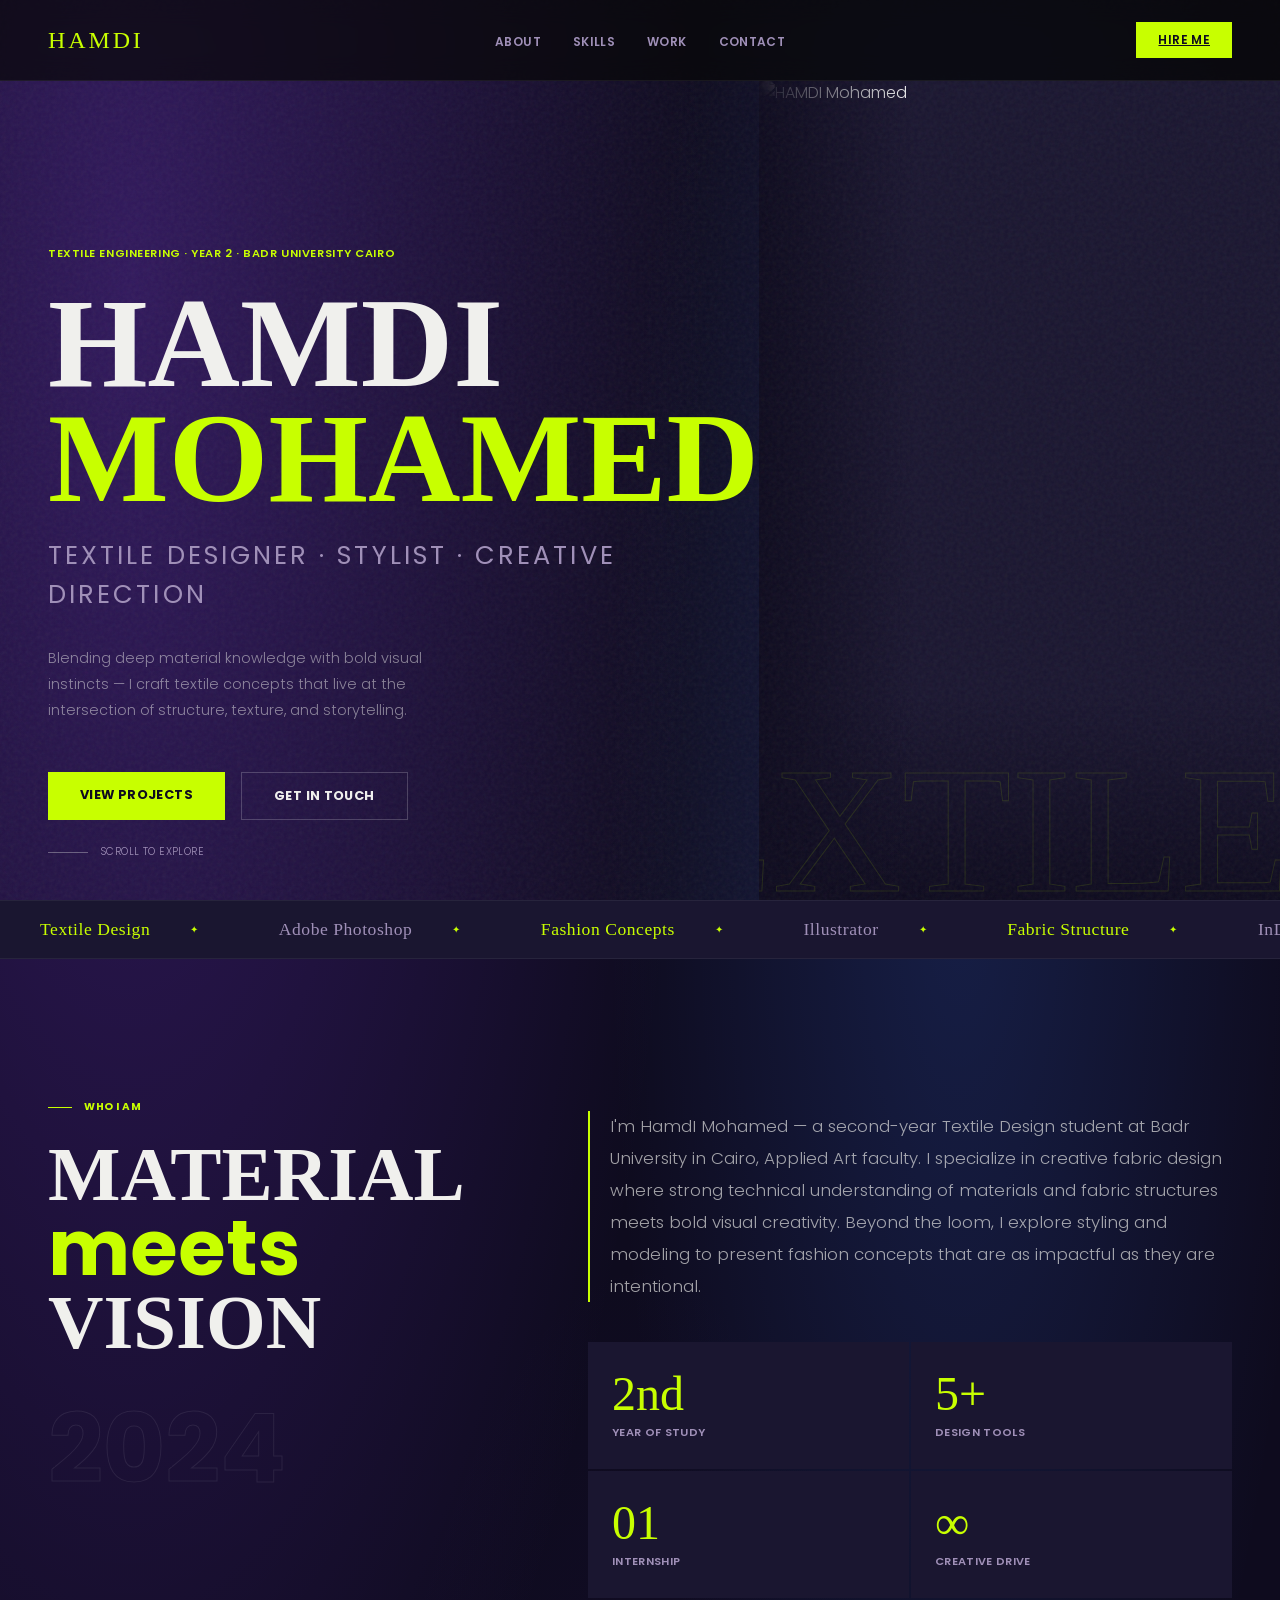
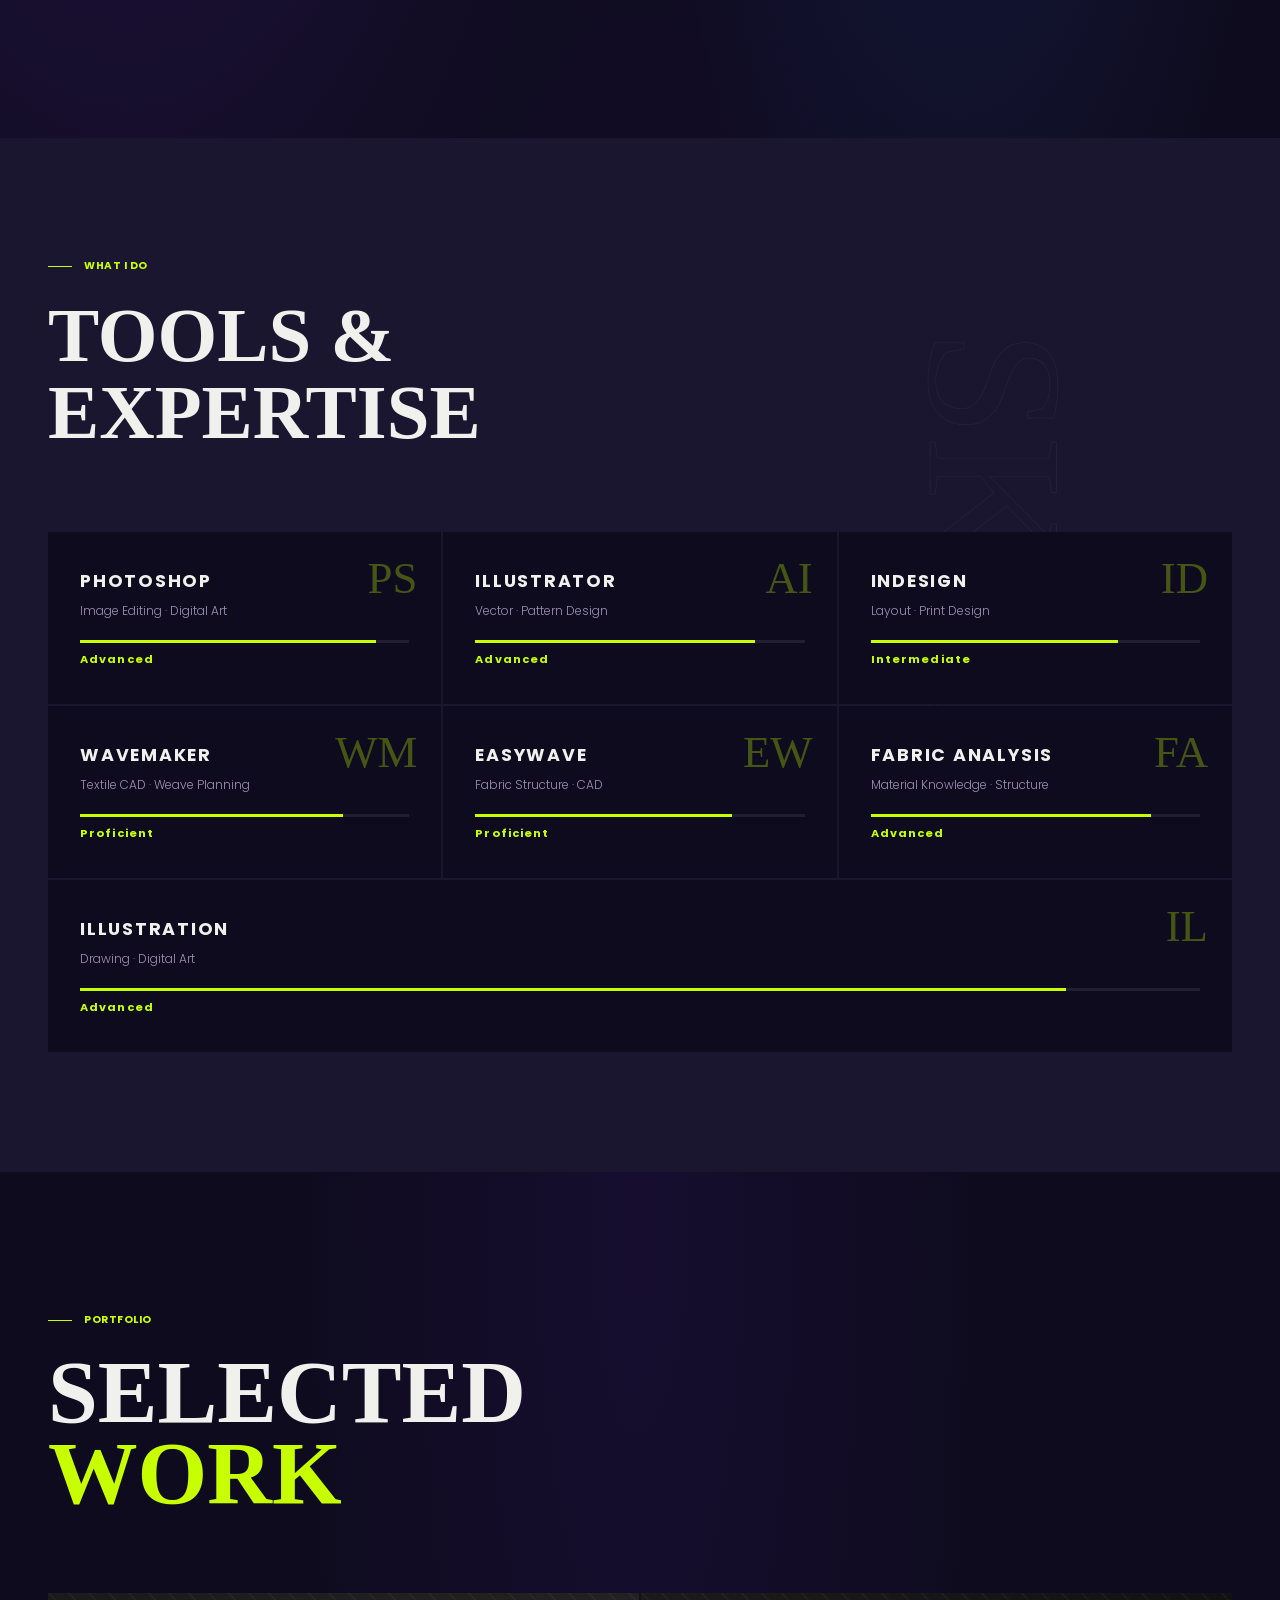
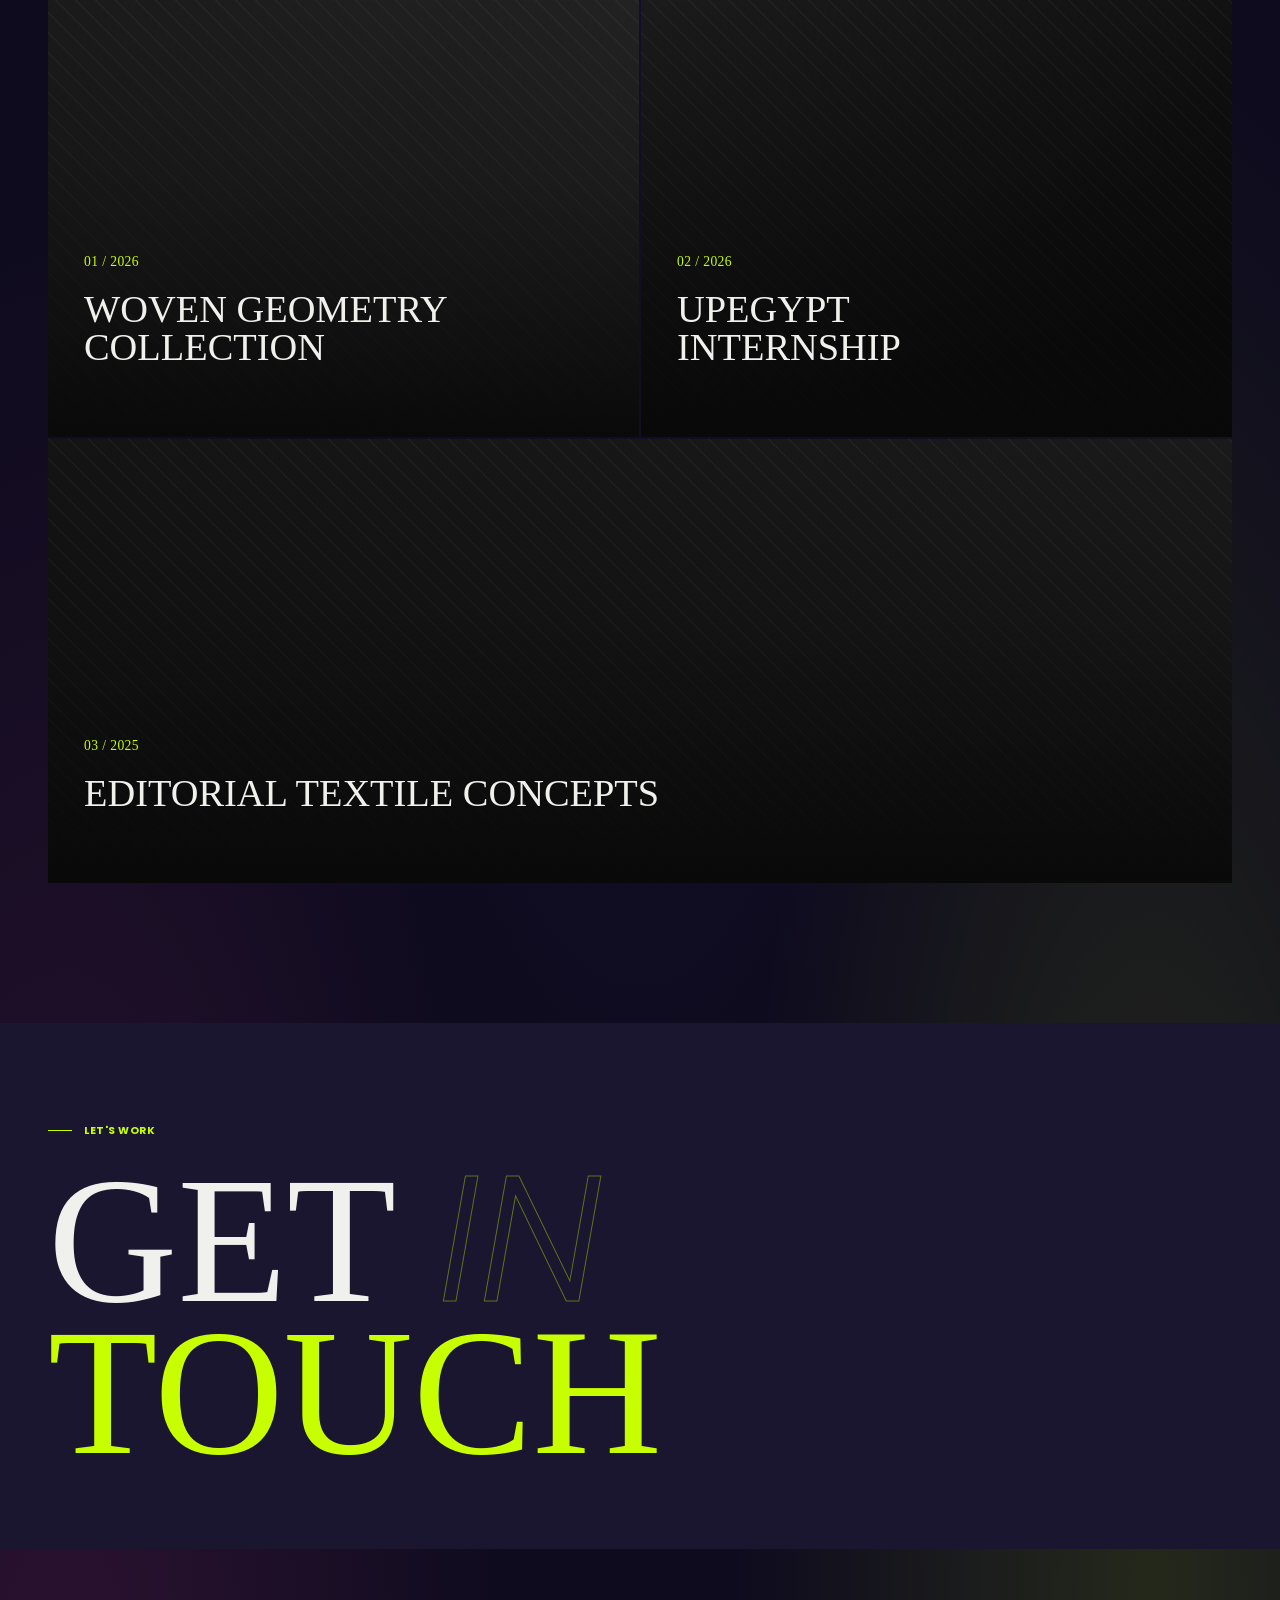
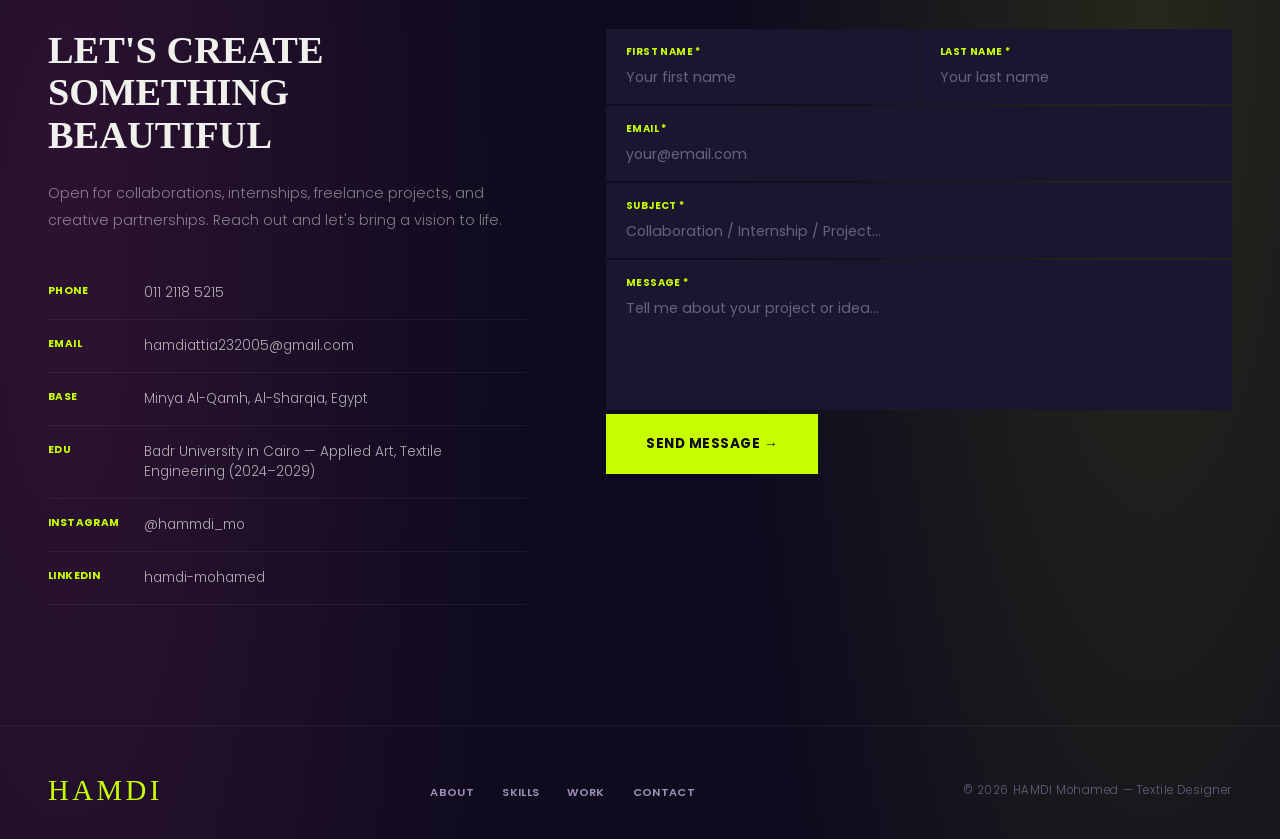
==== index.html @ e24a8d70 "Update index.html" ====
<!DOCTYPE html>
<html lang="en">
<head>
  <meta charset="UTF-8" />
  <meta name="viewport" content="width=device-width, initial-scale=1.0" />
  <title>HAMDI MOHAMED — Textile Engineering</title>
  <link rel="preconnect" href="https://fonts.googleapis.com" />
  <link rel="preconnect" href="https://fonts.gstatic.com" crossorigin />
  <link href="https://fonts.cdnfonts.com/css/don-graffiti" rel="stylesheet" />
  <link href="https://fonts.googleapis.com/css2?family=Poppins:wght@300;400;600;700&display=swap" rel="stylesheet" />

  <style>
    *, *::before, *::after { box-sizing: border-box; margin: 0; padding: 0; }

    :root {
      --black:   #0e0b1e;
      --white:   #f0f0ed;
      --acid:    #c8ff00;
      --acid2:   #9dcc00;
      --grey:    #1a1630;
      --mid:     #6a6080;
      --dim:     #a090b8;
      --font-display: 'Don Graffiti', cursive;
      --font-cond:    'Poppins', sans-serif;
      --font-body:    'Poppins', sans-serif;
    }

    html { scroll-behavior: smooth; }

    body {
      background-color: var(--black);
      background-image:
        radial-gradient(ellipse 75% 55% at 10% 5%,   rgba(140,60,255,.28) 0%, transparent 60%),
        radial-gradient(ellipse 60% 50% at 90% 85%,  rgba(200,255,0,.12)  0%, transparent 55%),
        radial-gradient(ellipse 55% 45% at 75% 15%,  rgba(60,120,255,.18) 0%, transparent 50%),
        radial-gradient(ellipse 65% 55% at 5%  90%,  rgba(220,60,160,.15) 0%, transparent 55%),
        radial-gradient(ellipse 40% 40% at 50% 50%,  rgba(100,40,200,.10) 0%, transparent 70%);
      color: var(--white);
      font-family: var(--font-body);
      font-weight: 300;
      cursor: default;
      overflow-x: hidden;
    }

    /* ─── NOISE OVERLAY ─────────────────────────────── */
    body::before {
      content: '';
      position: fixed; inset: 0;
      background-image: url("data:image/svg+xml,%3Csvg viewBox='0 0 256 256' xmlns='http://www.w3.org/2000/svg'%3E%3Cfilter id='n'%3E%3CfeTurbulence type='fractalNoise' baseFrequency='0.9' numOctaves='4' stitchTiles='stitch'/%3E%3C/filter%3E%3Crect width='100%25' height='100%25' filter='url(%23n)' opacity='1'/%3E%3C/svg%3E");
      opacity: .06;
      pointer-events: none;
      z-index: 1;
    }

    /* ─── NAV ────────────────────────────────────────── */
    nav {
      position: fixed; top: 0; left: 0; right: 0;
      z-index: 100;
      display: flex; align-items: center; justify-content: space-between;
      padding: 22px 48px;
      border-bottom: 1px solid rgba(255,255,255,.06);
      backdrop-filter: blur(12px);
      background: rgba(8,8,8,.7);
    }
    .nav-logo {
      font-family: var(--font-display);
      font-size: 1.5rem;
      letter-spacing: .12em;
      color: var(--acid);
      text-decoration: none;
    }
    .nav-links {
      display: flex; gap: 32px; list-style: none;
    }
    .nav-links a {
      font-family: var(--font-cond);
      font-size: .75rem;
      font-weight: 600;
      letter-spacing: .03em;
      text-transform: uppercase;
      color: var(--dim);
      text-decoration: none;
      transition: color .25s;
    }
    .nav-links a:hover { color: var(--acid); }
    .nav-links a.active { color: var(--white); }
    .nav-cta {
      font-family: var(--font-cond);
      font-size: .75rem;
      font-weight: 600;
      letter-spacing: .03em;
      text-transform: uppercase;
      color: var(--black);
      background: var(--acid);
      border: none;
      padding: 9px 22px;
      cursor: auto;
      transition: background .2s, transform .2s;
    }
    .nav-cta:hover { background: var(--white); transform: scale(1.04); }

    /* ─── HERO ───────────────────────────────────────── */
    #hero {
      min-height: 100vh;
      display: grid;
      grid-template-columns: 1fr 1fr;
      padding-top: 80px;
      position: relative;
      overflow: hidden;
    }
    .hero-left {
      display: flex; flex-direction: column;
      justify-content: flex-end;
      padding: 80px 0 80px 48px;
      position: relative;
      z-index: 2;
    }
    .hero-overline {
      font-family: var(--font-cond);
      font-size: .7rem;
      font-weight: 600;
      letter-spacing: .05em;
      color: var(--acid);
      text-transform: uppercase;
      margin-bottom: 24px;
      opacity: 0;
      animation: fadeUp .8s .3s ease forwards;
    }
    .hero-name {
      font-family: var(--font-display);
      font-size: clamp(5rem, 10vw, 10rem);
      line-height: .9;
      color: var(--white);
      opacity: 0;
      animation: fadeUp .9s .5s ease forwards;
    }
    .hero-name span {
      color: var(--acid);
      display: block;
    }
    .hero-subtitle {
      font-family: var(--font-cond);
      font-size: clamp(1rem, 2vw, 1.6rem);
      font-weight: 400;
      letter-spacing: .12em;
      text-transform: uppercase;
      color: var(--dim);
      margin-top: 20px;
      opacity: 0;
      animation: fadeUp .8s .7s ease forwards;
    }
    .hero-desc {
      font-size: .9rem;
      line-height: 1.8;
      color: rgba(240,240,237,.5);
      margin-top: 32px;
      max-width: 380px;
      opacity: 0;
      animation: fadeUp .8s .9s ease forwards;
    }
    .hero-btns {
      display: flex; gap: 16px;
      margin-top: 48px;
      opacity: 0;
      animation: fadeUp .8s 1.1s ease forwards;
    }
    .btn-primary {
      font-family: var(--font-cond);
      font-size: .8rem; font-weight: 700;
      letter-spacing: .03em; text-transform: uppercase;
      text-decoration: none;
      background: var(--acid); color: var(--black);
      padding: 14px 32px;
      transition: background .2s, transform .15s;
      cursor: auto;
    }
    .btn-primary:hover { background: var(--white); transform: translateY(-2px); }
    .btn-ghost {
      font-family: var(--font-cond);
      font-size: .8rem; font-weight: 700;
      letter-spacing: .03em; text-transform: uppercase;
      text-decoration: none;
      border: 1px solid rgba(255,255,255,.2);
      color: var(--white);
      padding: 14px 32px;
      transition: border-color .2s, color .2s, transform .15s;
      cursor: auto;
    }
    .btn-ghost:hover { border-color: var(--acid); color: var(--acid); transform: translateY(-2px); }

    .hero-right {
      position: relative;
      overflow: hidden;
    }
    .hero-img-wrap {
      position: absolute; inset: 0;
      background: var(--grey);
      overflow: hidden;
    }
    .hero-img-wrap::after {
      content: '';
      position: absolute; inset: 0;
      background: linear-gradient(to right, var(--black) 0%, transparent 30%),
                  linear-gradient(to top, var(--black) 0%, transparent 25%);
    }
    .hero-img-wrap img {
      width: 100%; height: 100%;
      object-fit: cover;
      object-position: top center;
      filter: grayscale(100%) contrast(1.1);
      opacity: 0;
      animation: fadeIn 1.2s 1s ease forwards;
    }
    .hero-big-text {
      position: absolute;
      bottom: -20px; right: -10px;
      font-family: var(--font-display);
      font-size: clamp(6rem, 14vw, 16rem);
      color: transparent;
      -webkit-text-stroke: 1px rgba(200,255,0,.12);
      line-height: 1;
      pointer-events: none;
      z-index: 3;
      white-space: nowrap;
    }
    .scroll-hint {
      position: absolute; bottom: 40px; left: 48px;
      display: flex; align-items: center; gap: 12px;
      font-family: var(--font-cond);
      font-size: .65rem; letter-spacing: .04em;
      text-transform: uppercase; color: var(--dim);
      opacity: 0; animation: fadeUp .8s 1.4s ease forwards;
    }
    .scroll-line {
      width: 40px; height: 1px; background: var(--mid);
      position: relative; overflow: hidden;
    }
    .scroll-line::after {
      content: '';
      position: absolute; top: 0; left: -100%;
      width: 100%; height: 100%;
      background: var(--acid);
      animation: lineSlide 2s 1.8s ease infinite;
    }

    /* ─── MARQUEE ────────────────────────────────────── */
    .marquee-wrap {
      overflow: hidden;
      border-top: 1px solid rgba(255,255,255,.06);
      border-bottom: 1px solid rgba(255,255,255,.06);
      padding: 18px 0;
      background: var(--grey);
    }
    .marquee-track {
      display: flex; gap: 0;
      animation: marquee 18s linear infinite;
      width: max-content;
    }
    .marquee-item {
      font-family: var(--font-display);
      font-size: 1.1rem;
      letter-spacing: .03em;
      color: var(--dim);
      white-space: nowrap;
      padding: 0 40px;
      display: flex; align-items: center; gap: 40px;
    }
    .marquee-item::after {
      content: '✦';
      color: var(--acid);
      font-size: .6rem;
    }
    .marquee-item.accent { color: var(--acid); }

    /* ─── ABOUT ──────────────────────────────────────── */
    #about {
      padding: 140px 48px;
      display: grid;
      grid-template-columns: 1fr 1.4fr;
      gap: 80px;
      align-items: start;
    }
    .section-tag {
      font-family: var(--font-cond);
      font-size: .65rem; font-weight: 700;
      letter-spacing: .05em; text-transform: uppercase;
      color: var(--acid);
      margin-bottom: 24px;
      display: flex; align-items: center; gap: 12px;
    }
    .section-tag::before {
      content: ''; width: 24px; height: 1px; background: var(--acid);
    }
    .about-heading {
      font-family: var(--font-display);
      font-size: clamp(3rem, 6vw, 6rem);
      line-height: .95;
      color: var(--white);
    }
    .about-heading em {
      color: var(--acid);
      font-style: normal;
      font-family: 'Poppins', sans-serif;
      font-weight: 700;
    }
    .about-year {
      font-family: var(--font-cond);
      font-size: 6rem;
      font-weight: 700;
      color: transparent;
      -webkit-text-stroke: 1px rgba(255,255,255,.08);
      margin-top: 16px;
    }
    .about-right { padding-top: 12px; }
    .about-intro {
      font-size: 1.05rem;
      line-height: 1.9;
      color: rgba(240,240,237,.65);
      margin-bottom: 40px;
      border-left: 2px solid var(--acid);
      padding-left: 20px;
    }
    .about-stats {
      display: grid; grid-template-columns: 1fr 1fr;
      gap: 2px;
    }
    .stat-box {
      background: var(--grey);
      padding: 28px 24px;
      transition: background .25s;
    }
    .stat-box:hover { background: #222; }
    .stat-num {
      font-family: var(--font-display);
      font-size: 3rem;
      color: var(--acid);
      line-height: 1;
    }
    .stat-label {
      font-family: var(--font-cond);
      font-size: .7rem; font-weight: 600;
      letter-spacing: .03em; text-transform: uppercase;
      color: var(--dim);
      margin-top: 6px;
    }

    /* ─── SKILLS ─────────────────────────────────────── */
    #skills {
      padding: 120px 48px;
      background: var(--grey);
      position: relative;
      overflow: hidden;
    }
    #skills::before {
      content: 'SKILLS';
      position: absolute; right: -40px; top: 50%;
      transform: translateY(-50%) rotate(90deg);
      font-family: var(--font-display);
      font-size: 12rem;
      color: transparent;
      -webkit-text-stroke: 1px rgba(255,255,255,.04);
      pointer-events: none;
    }
    .skills-header {
      display: flex; justify-content: space-between; align-items: flex-end;
      margin-bottom: 80px;
    }
    .skills-heading {
      font-family: var(--font-display);
      font-size: clamp(3rem, 6vw, 6rem);
      line-height: 1;
    }
    .skills-grid {
      display: grid; grid-template-columns: repeat(3, 1fr);
      gap: 2px;
    }
    .skill-card {
      background: var(--black);
      padding: 36px 32px;
      position: relative;
      overflow: hidden;
      opacity: 1 !important;
      transition: transform .3s ease;
      cursor: default;
    }
    .skill-card::before {
      content: '';
      position: absolute; bottom: 0; left: 0;
      height: 2px; width: 0;
      background: var(--acid);
      transition: width .4s ease;
    }
    .skill-card:hover { transform: translateY(-4px); color: var(--white); }
    .skill-card:hover::before { width: 100%; }
    .skill-icon {
      font-family: var(--font-display);
      font-size: 2.8rem;
      color: var(--acid);
      opacity: .3;
      position: absolute; top: 20px; right: 24px;
      transition: opacity .3s;
    }
    .skill-card:hover .skill-icon { opacity: .7; }
    .skill-name {
      color: var(--white) !important;
      font-family: var(--font-cond);
      font-size: 1.1rem; font-weight: 700;
      letter-spacing: .1em; text-transform: uppercase;
      color: var(--white);
      margin-bottom: 8px;
    }
    .skill-type {
      font-size: .75rem;
      color: var(--dim);
      margin-bottom: 20px;
    }
    .skill-bar-wrap {
      height: 3px; background: rgba(255,255,255,.08);
      position: relative; overflow: hidden;
    }
    .skill-bar {
      height: 100%; background: var(--acid);
      width: 0;
      transition: width 1s cubic-bezier(.25,.46,.45,.94) .3s;
    }
    .skill-pct {
      font-family: var(--font-cond);
      font-size: .7rem; font-weight: 700;
      letter-spacing: .1em;
      color: var(--acid);
      margin-top: 8px;
      opacity: 0;
      transition: opacity .5s .5s;
    }
    .skill-card.in-view .skill-bar { width: var(--w); }
    .skill-card--full { grid-column: 1 / -1; }
    .skill-card.in-view .skill-pct { opacity: 1; }

    /* ─── WORK / PROJECTS ────────────────────────────── */
    #work {
      padding: 140px 48px;
    }
    .work-header {
      display: flex; justify-content: space-between; align-items: flex-end;
      margin-bottom: 80px;
    }
    .work-heading {
      font-family: var(--font-display);
      font-size: clamp(3rem, 7vw, 7rem);
      line-height: .9;
    }
    .work-heading span { color: var(--acid); display: block; }
    .projects-grid {
      display: grid; grid-template-columns: 1fr 1fr;
      gap: 2px;
    }
    .project-card {
      position: relative; overflow: hidden;
      aspect-ratio: 4/3;
      background: var(--grey);
      opacity: 1 !important;
      cursor: default;
    }
    .project-card.wide {
      grid-column: span 2;
      aspect-ratio: 16/6;
    }
    .project-bg {
      position: absolute; inset: 0;
      background-size: cover; background-position: center;
      filter: grayscale(100%);
      transition: transform .6s cubic-bezier(.25,.46,.45,.94), filter .4s;
    }
    .project-card:hover .project-bg {
      transform: scale(1.06);
      filter: grayscale(40%);
    }
    .project-overlay {
      position: absolute; inset: 0;
      background: linear-gradient(to top, rgba(8,8,8,.95) 0%, rgba(8,8,8,.3) 60%, transparent 100%);
      display: flex; flex-direction: column; justify-content: flex-end;
      padding: 36px;
    }
    .project-num {
      font-family: var(--font-display);
      font-size: .85rem; color: var(--acid);
      margin-bottom: 12px;
      letter-spacing: .03em;
    }
    .project-title {
      color: var(--white);
      font-family: var(--font-display);
      font-size: clamp(1.5rem, 3vw, 2.8rem);
      line-height: 1;
      transform: translateY(8px);
      transition: transform .35s ease;
    }
    .project-card:hover .project-title {
      color: var(--white); transform: translateY(0); }
    .project-tags {
      display: flex; flex-wrap: wrap; gap: 8px;
      margin-top: 16px;
      opacity: 0;
      transform: translateY(10px);
      transition: opacity .3s .1s, transform .3s .1s;
    }
    .project-card:hover .project-tags { opacity: 1; transform: translateY(0); }
    .tag {
      font-family: var(--font-cond);
      font-size: .65rem; font-weight: 600;
      letter-spacing: .03em; text-transform: uppercase;
      border: 1px solid rgba(200,255,0,.3);
      color: var(--acid);
      padding: 4px 10px;
    }
    /* Placeholder patterns for project cards */
    .p1 { background: linear-gradient(135deg, #1a1a1a 0%, #2a2a1a 100%); }
    .p2 { background: linear-gradient(135deg, #1a1a2a 0%, #0a0a0a 100%); }
    .p3 { background: linear-gradient(135deg, #1a1210 0%, #2a1a0a 100%); }
    .p-pattern {
      position: absolute; inset: 0;
      opacity: .15;
      background-image: repeating-linear-gradient(
        45deg, rgba(200,255,0,.3) 0, rgba(200,255,0,.3) 1px,
        transparent 0, transparent 50%
      );
      background-size: 20px 20px;
    }

    /* ─── CONTACT ────────────────────────────────────── */
    #contact {
      padding: 0 0 120px;
      overflow: hidden;
    }
    .contact-hero {
      background: var(--grey);
      padding: 100px 48px 80px;
      position: relative;
      overflow: hidden;
    }
    .contact-big {
      font-family: var(--font-display);
      font-size: clamp(5rem, 14vw, 16rem);
      line-height: .85;
      color: var(--white);
      position: relative;
      z-index: 2;
    }
    .contact-big span { color: var(--acid); font-style: normal; }
    .contact-big em {
      color: transparent;
      -webkit-text-stroke: 1px rgba(200,255,0,.4);
      font-style: italic;
      font-family: 'Poppins', sans-serif;
    }
    .contact-body {
      display: grid;
      grid-template-columns: 1fr 1.2fr;
      gap: 80px;
      padding: 80px 48px 0;
      align-items: start;
    }
    .contact-info h3 {
      font-family: var(--font-display);
      font-size: clamp(1.8rem, 3vw, 3rem);
      line-height: 1.1;
      margin-bottom: 24px;
    }
    .contact-info p {
      color: rgba(240,240,237,.5);
      font-size: .9rem;
      line-height: 1.9;
      margin-bottom: 48px;
    }
    .contact-details { display: flex; flex-direction: column; gap: 16px; }
    .contact-row {
      display: flex; align-items: flex-start; gap: 16px;
      padding-bottom: 16px;
      border-bottom: 1px solid rgba(255,255,255,.06);
    }
    .contact-label {
      font-family: var(--font-cond);
      font-size: .65rem; font-weight: 700;
      letter-spacing: .04em; text-transform: uppercase;
      color: var(--acid); min-width: 80px;
    }
    .contact-val {
      font-size: .85rem;
      color: rgba(240,240,237,.7);
    }
    .contact-val a { color: inherit; text-decoration: none; transition: color .2s; }
    .contact-val a:hover { color: var(--acid); }

    /* FORM */
    .contact-form { display: flex; flex-direction: column; gap: 0; }
    .form-row { display: grid; grid-template-columns: 1fr 1fr; gap: 2px; margin-bottom: 2px; }
    .form-row.single { grid-template-columns: 1fr; }
    .form-field {
      display: flex; flex-direction: column;
      background: var(--grey);
    }
    .form-label {
      font-family: var(--font-cond);
      font-size: .62rem; font-weight: 700;
      letter-spacing: .04em; text-transform: uppercase;
      color: var(--acid);
      padding: 16px 20px 0;
    }
    .form-field input,
    .form-field textarea,
    .form-field select {
      background: transparent;
      border: none; outline: none;
      color: var(--white);
      font-family: var(--font-body);
      font-size: .88rem;
      padding: 8px 20px 16px;
      resize: none;
      cursor: auto;
    }
    .form-field input::placeholder,
    .form-field textarea::placeholder { color: var(--mid); }
    .form-field:focus-within {
      outline: 1px solid rgba(200,255,0,.4);
    }
    .form-field textarea { min-height: 120px; }
    .form-submit {
      margin-top: 2px;
      background: var(--acid);
      color: var(--black);
      border: none;
      font-family: var(--font-cond);
      font-size: .85rem; font-weight: 700;
      letter-spacing: .04em; text-transform: uppercase;
      padding: 20px 40px;
      cursor: auto;
      transition: background .2s, transform .15s;
      align-self: flex-start;
    }
    .form-submit:hover { background: var(--white); transform: translateY(-2px); }

    /* ─── FOOTER ─────────────────────────────────────── */
    footer {
      border-top: 1px solid rgba(255,255,255,.06);
      padding: 48px 48px 32px;
      display: flex; justify-content: space-between; align-items: center;
      flex-wrap: wrap; gap: 24px;
    }
    .footer-logo {
      font-family: var(--font-display);
      font-size: 1.8rem; letter-spacing: .12em;
      color: var(--acid);
    }
    .footer-links {
      display: flex; gap: 28px; list-style: none;
    }
    .footer-links a {
      font-family: var(--font-cond);
      font-size: .7rem; font-weight: 600;
      letter-spacing: .03em; text-transform: uppercase;
      color: var(--dim); text-decoration: none;
      transition: color .2s;
    }
    .footer-links a:hover { color: var(--acid); }
    .footer-social {
      display: flex; gap: 16px; align-items: center;
    }
    .footer-social a {
      display: flex; align-items: center; justify-content: center;
      width: 38px; height: 38px;
      border: 1px solid rgba(255,255,255,.15);
      border-radius: 50%;
      color: var(--dim);
      text-decoration: none;
      transition: border-color .2s, color .2s, transform .2s;
    }
    .footer-social a:hover {
      border-color: var(--acid);
      color: var(--acid);
      transform: translateY(-3px);
    }
    .footer-social svg { width: 16px; height: 16px; fill: currentColor; }
    .footer-copy {
      font-size: .72rem; color: var(--mid);
      letter-spacing: .05em;
    }

    /* ─── ANIMATIONS ─────────────────────────────────── */
    @keyframes fadeUp {
      from { opacity: 0; transform: translateY(30px); }
      to   { opacity: 1; transform: translateY(0); }
    }
    @keyframes fadeIn {
      from { opacity: 0; } to { opacity: 1; }
    }
    @keyframes marquee {
      from { transform: translateX(0); }
      to   { transform: translateX(-50%); }
    }
    @keyframes lineSlide {
      0%   { left: -100%; }
      100% { left: 100%; }
    }

    .reveal {
      opacity: 0; transform: translateY(40px);
      transition: opacity .8s ease, transform .8s ease;
    }
    .reveal.in-view { opacity: 1; transform: translateY(0); }

    /* ─── MOBILE ─────────────────────────────────────── */
    @media (max-width: 900px) {
      nav { padding: 18px 24px; }
      .nav-links { display: none; }
      #hero { grid-template-columns: 1fr; min-height: auto; padding-top: 60px; }
      .hero-right { display: none; }
      .hero-left { padding: 40px 24px 60px; justify-content: flex-start; }
      #about { grid-template-columns: 1fr; gap: 40px; padding: 80px 24px; }
      #skills { padding: 80px 24px; }
      .skills-grid { grid-template-columns: 1fr 1fr; }
      #work { padding: 80px 24px; }
      .projects-grid { grid-template-columns: 1fr; }
      .project-card.wide { grid-column: span 1; aspect-ratio: 4/3; }
      #contact { }
      .contact-hero { padding: 60px 24px 40px; }
      .contact-body { grid-template-columns: 1fr; padding: 60px 24px 0; }
      footer { padding: 40px 24px 24px; flex-direction: column; align-items: flex-start; }
    }
    @media (max-width: 600px) {
      .skills-grid { grid-template-columns: 1fr; }
      .about-stats { grid-template-columns: 1fr 1fr; }
      .form-row { grid-template-columns: 1fr; }
    }
  </style>
</head>
<body>

  <!-- CUSTOM CURSOR -->

  <!-- NAV -->
  <nav>
    <a href="#" class="nav-logo">HAMDI</a>
    <ul class="nav-links">
      <li><a href="#about">About</a></li>
      <li><a href="#skills">Skills</a></li>
      <li><a href="#work">Work</a></li>
      <li><a href="#contact" class="active">Contact</a></li>
    </ul>
    <a href="#contact" class="nav-cta">Hire Me</a>
  </nav>

  <!-- HERO -->
  <section id="hero">
    <div class="hero-left">
      <p class="hero-overline">Textile Engineering · Year 2 · Badr University Cairo</p>
      <h1 class="hero-name">
        HAMDI<span>MOHAMED</span>
      </h1>
      <p class="hero-subtitle">Textile Designer · Stylist · Creative Direction</p>
      <p class="hero-desc">
        Blending deep material knowledge with bold visual instincts —
        I craft textile concepts that live at the intersection of structure, texture, and storytelling.
      </p>
      <div class="hero-btns">
        <a href="#work" class="btn-primary">View Projects</a>
        <a href="#contact" class="btn-ghost">Get in Touch</a>
      </div>
    </div>
    <div class="hero-right">
      <div class="hero-img-wrap">
        <img src="9d3000c8ea3c760f312c99e8df6c2fe5.jpg" alt="HAMDI Mohamed" />
      </div>
      <div class="hero-big-text">TEXTILE</div>
    </div>
    <p class="scroll-hint"><span class="scroll-line"></span>Scroll to explore</p>
  </section>

  <!-- MARQUEE -->
  <div class="marquee-wrap">
    <div class="marquee-track">
      <span class="marquee-item accent">Textile Design</span>
      <span class="marquee-item">Adobe Photoshop</span>
      <span class="marquee-item accent">Fashion Concepts</span>
      <span class="marquee-item">Illustrator</span>
      <span class="marquee-item accent">Fabric Structure</span>
      <span class="marquee-item">InDesign</span>
      <span class="marquee-item accent">Creative Direction</span>
      <span class="marquee-item">Styling & Modeling</span>
      <span class="marquee-item accent">Wavemaker</span>
      <span class="marquee-item">Easywave</span>
      <!-- duplicate for seamless loop -->
      <span class="marquee-item accent">Textile Design</span>
      <span class="marquee-item">Adobe Photoshop</span>
      <span class="marquee-item accent">Fashion Concepts</span>
      <span class="marquee-item">Illustrator</span>
      <span class="marquee-item accent">Fabric Structure</span>
      <span class="marquee-item">InDesign</span>
      <span class="marquee-item accent">Creative Direction</span>
      <span class="marquee-item">Styling & Modeling</span>
      <span class="marquee-item accent">Wavemaker</span>
      <span class="marquee-item">Easywave</span>
    </div>
  </div>

  <!-- ABOUT -->
  <section id="about">
    <div class="about-left reveal">
      <p class="section-tag">Who I Am</p>
      <h2 class="about-heading">
        MATERIAL<br><em>meets</em><br>VISION
      </h2>
      <div class="about-year">2024</div>
    </div>
    <div class="about-right reveal">
      <p class="about-intro">
        I'm HamdI Mohamed — a second-year Textile Design student at Badr University in Cairo,
        Applied Art faculty. I specialize in creative fabric design where strong technical
        understanding of materials and fabric structures meets bold visual creativity.
        Beyond the loom, I explore styling and modeling to present fashion concepts
        that are as impactful as they are intentional.
      </p>
      <div class="about-stats">
        <div class="stat-box">
          <div class="stat-num">2nd</div>
          <div class="stat-label">Year of Study</div>
        </div>
        <div class="stat-box">
          <div class="stat-num">5+</div>
          <div class="stat-label">Design Tools</div>
        </div>
        <div class="stat-box">
          <div class="stat-num">01</div>
          <div class="stat-label">Internship</div>
        </div>
        <div class="stat-box">
          <div class="stat-num">∞</div>
          <div class="stat-label">Creative Drive</div>
        </div>
      </div>
    </div>
  </section>

  <!-- SKILLS -->
  <section id="skills">
    <div class="skills-header reveal">
      <div>
        <p class="section-tag">What I Do</p>
        <h2 class="skills-heading">TOOLS &<br>EXPERTISE</h2>
      </div>
    </div>
    <div class="skills-grid">
      <div class="skill-card" style="--w: 90%">
        <div class="skill-icon">PS</div>
        <div class="skill-name">Photoshop</div>
        <div class="skill-type">Image Editing · Digital Art</div>
        <div class="skill-bar-wrap"><div class="skill-bar"></div></div>
        <div class="skill-pct">Advanced</div>
      </div>
      <div class="skill-card" style="--w: 85%">
        <div class="skill-icon">AI</div>
        <div class="skill-name">Illustrator</div>
        <div class="skill-type">Vector · Pattern Design</div>
        <div class="skill-bar-wrap"><div class="skill-bar"></div></div>
        <div class="skill-pct">Advanced</div>
      </div>
      <div class="skill-card" style="--w: 75%">
        <div class="skill-icon">ID</div>
        <div class="skill-name">InDesign</div>
        <div class="skill-type">Layout · Print Design</div>
        <div class="skill-bar-wrap"><div class="skill-bar"></div></div>
        <div class="skill-pct">Intermediate</div>
      </div>
      <div class="skill-card" style="--w: 80%">
        <div class="skill-icon">WM</div>
        <div class="skill-name">Wavemaker</div>
        <div class="skill-type">Textile CAD · Weave Planning</div>
        <div class="skill-bar-wrap"><div class="skill-bar"></div></div>
        <div class="skill-pct">Proficient</div>
      </div>
      <div class="skill-card" style="--w: 78%">
        <div class="skill-icon">EW</div>
        <div class="skill-name">Easywave</div>
        <div class="skill-type">Fabric Structure · CAD</div>
        <div class="skill-bar-wrap"><div class="skill-bar"></div></div>
        <div class="skill-pct">Proficient</div>
      </div>
      <div class="skill-card" style="--w: 85%">
        <div class="skill-icon">FA</div>
        <div class="skill-name">Fabric Analysis</div>
        <div class="skill-type">Material Knowledge · Structure</div>
        <div class="skill-bar-wrap"><div class="skill-bar"></div></div>
        <div class="skill-pct">Advanced</div>
      </div>
    </div>
    <div class="skill-card skill-card--full" style="--w: 88%; margin-top: 2px;">
        <div class="skill-icon">IL</div>
        <div class="skill-name">Illustration</div>
        <div class="skill-type">Drawing · Digital Art</div>
        <div class="skill-bar-wrap"><div class="skill-bar"></div></div>
        <div class="skill-pct">Advanced</div>
      </div>
  </section>

  <!-- WORK -->
  <section id="work">
    <div class="work-header reveal">
      <div>
        <p class="section-tag">Portfolio</p>
        <h2 class="work-heading">SELECTED<span>WORK</span></h2>
      </div>
    </div>
    <div class="projects-grid">

      <div class="project-card">
        <div class="project-bg p1">
          <div class="p-pattern"></div>
        </div>
        <div class="project-overlay">
          <div class="project-num">01 / 2026</div>
          <div class="project-title">WOVEN GEOMETRY<br>COLLECTION</div>
          <div class="project-tags">
            <span class="tag">Textile</span>
            <span class="tag">Weave</span>
            <span class="tag">Pattern</span>
          </div>
        </div>
      </div>

      <div class="project-card">
        <div class="project-bg p2">
          <div class="p-pattern"></div>
        </div>
        <div class="project-overlay">
          <div class="project-num">02 / 2026</div>
          <div class="project-title">UPEGYPT<br>INTERNSHIP</div>
          <div class="project-tags">
            <span class="tag">Brand</span>
            <span class="tag">Collaboration</span>
            <span class="tag">Industry</span>
          </div>
        </div>
      </div>

      <div class="project-card wide">
        <div class="project-bg p3">
          <div class="p-pattern"></div>
        </div>
        <div class="project-overlay">
          <div class="project-num">03 / 2025</div>
          <div class="project-title">EDITORIAL TEXTILE CONCEPTS</div>
          <div class="project-tags">
            <span class="tag">Fashion</span>
            <span class="tag">Styling</span>
            <span class="tag">Concept</span>
            <span class="tag">Photography</span>
          </div>
        </div>
      </div>

    </div>
  </section>

  <!-- CONTACT -->
  <section id="contact">
    <div class="contact-hero reveal">
      <p class="section-tag">Let's Work</p>
      <div class="contact-big">
        GET <em>IN</em><br><span>TOUCH</span>
      </div>
    </div>

    <div class="contact-body">
      <div class="contact-info reveal">
        <h3>LET'S CREATE<br>SOMETHING<br>BEAUTIFUL</h3>
        <p>
          Open for collaborations, internships, freelance projects,
          and creative partnerships. Reach out and let's bring a vision to life.
        </p>
        <div class="contact-details">
          <div class="contact-row">
            <span class="contact-label">Phone</span>
            <span class="contact-val"><a href="tel:01121185215">011 2118 5215</a></span>
          </div>
          <div class="contact-row">
            <span class="contact-label">Email</span>
            <span class="contact-val"><a href="mailto:hamdiattia232005@gmail.com">hamdiattia232005@gmail.com</a></span>
          </div>
          <div class="contact-row">
            <span class="contact-label">Base</span>
            <span class="contact-val">Minya Al-Qamh, Al-Sharqia, Egypt</span>
          </div>
          <div class="contact-row">
            <span class="contact-label">Edu</span>
            <span class="contact-val">Badr University in Cairo — Applied Art, Textile Engineering (2024–2029)</span>
          </div>
          <div class="contact-row">
            <span class="contact-label">Instagram</span>
            <span class="contact-val"><a href="https://www.instagram.com/hammdi_mo?utm_source=ig_web_button_share_sheet&igsh=ZDNlZDc0MzIxNw==" target="_blank">@hammdi_mo</a></span>
          </div>
          <div class="contact-row">
            <span class="contact-label">LinkedIn</span>
            <span class="contact-val"><a href="https://www.linkedin.com/in/hamdi-mohamed-3b4a78390/" target="_blank">hamdi-mohamed</a></span>
          </div>
        </div>
      </div>

      <div>
        <div class="contact-form">
          <div class="form-row">
            <div class="form-field">
              <label class="form-label">First Name *</label>
              <input type="text" placeholder="Your first name" />
            </div>
            <div class="form-field">
              <label class="form-label">Last Name *</label>
              <input type="text" placeholder="Your last name" />
            </div>
          </div>
          <div class="form-row single">
            <div class="form-field">
              <label class="form-label">Email *</label>
              <input type="email" placeholder="your@email.com" />
            </div>
          </div>
          <div class="form-row single">
            <div class="form-field">
              <label class="form-label">Subject *</label>
              <input type="text" placeholder="Collaboration / Internship / Project..." />
            </div>
          </div>
          <div class="form-row single">
            <div class="form-field">
              <label class="form-label">Message *</label>
              <textarea placeholder="Tell me about your project or idea..."></textarea>
            </div>
          </div>
          <button class="form-submit" onclick="handleSubmit(event)">Send Message →</button>
        </div>
      </div>
    </div>
  </section>

  <!-- FOOTER -->
  <footer>
    <div class="footer-logo">HAMDI</div>
    <ul class="footer-links">
      <li><a href="#about">About</a></li>
      <li><a href="#skills">Skills</a></li>
      <li><a href="#work">Work</a></li>
      <li><a href="#contact">Contact</a></li>
    </ul>

    <p class="footer-copy">© 2026 HAMDI Mohamed — Textile Designer</p>
  </footer>

  <script>
    // ─── SCROLL REVEAL ────────────────────────────────
    const observer = new IntersectionObserver((entries) => {
      entries.forEach(e => {
        if (e.isIntersecting) {
          e.target.classList.add('in-view');
        }
      });
    }, { threshold: 0.12 });

    document.querySelectorAll('.reveal').forEach(el => observer.observe(el));
    document.querySelectorAll('.skill-card').forEach(el => el.classList.add('in-view'));

    // ─── ACTIVE NAV ───────────────────────────────────
    const sections = document.querySelectorAll('section[id]');
    const navLinks = document.querySelectorAll('.nav-links a');
    const navObserver = new IntersectionObserver(entries => {
      entries.forEach(e => {
        if (e.isIntersecting) {
          navLinks.forEach(a => a.classList.remove('active'));
          const link = document.querySelector(`.nav-links a[href="#${e.target.id}"]`);
          if (link) link.classList.add('active');
        }
      });
    }, { threshold: 0.4 });
    sections.forEach(s => navObserver.observe(s));

    // ─── FORM SUBMIT ──────────────────────────────────
    function handleSubmit(e) {
      e.preventDefault();
      const btn = e.target;
      btn.textContent = 'Sent! ✓';
      btn.style.background = '#fff';
      setTimeout(() => {
        btn.textContent = 'Send Message →';
        btn.style.background = '';
      }, 3000);
    }

    // ─── PARALLAX HERO TEXT ───────────────────────────
    const bigText = document.querySelector('.hero-big-text');
    if (bigText) {
      window.addEventListener('scroll', () => {
        const y = window.scrollY;
        bigText.style.transform = `translateY(${y * 0.3}px)`;
      });
    }
  </script>
</body>
</html>
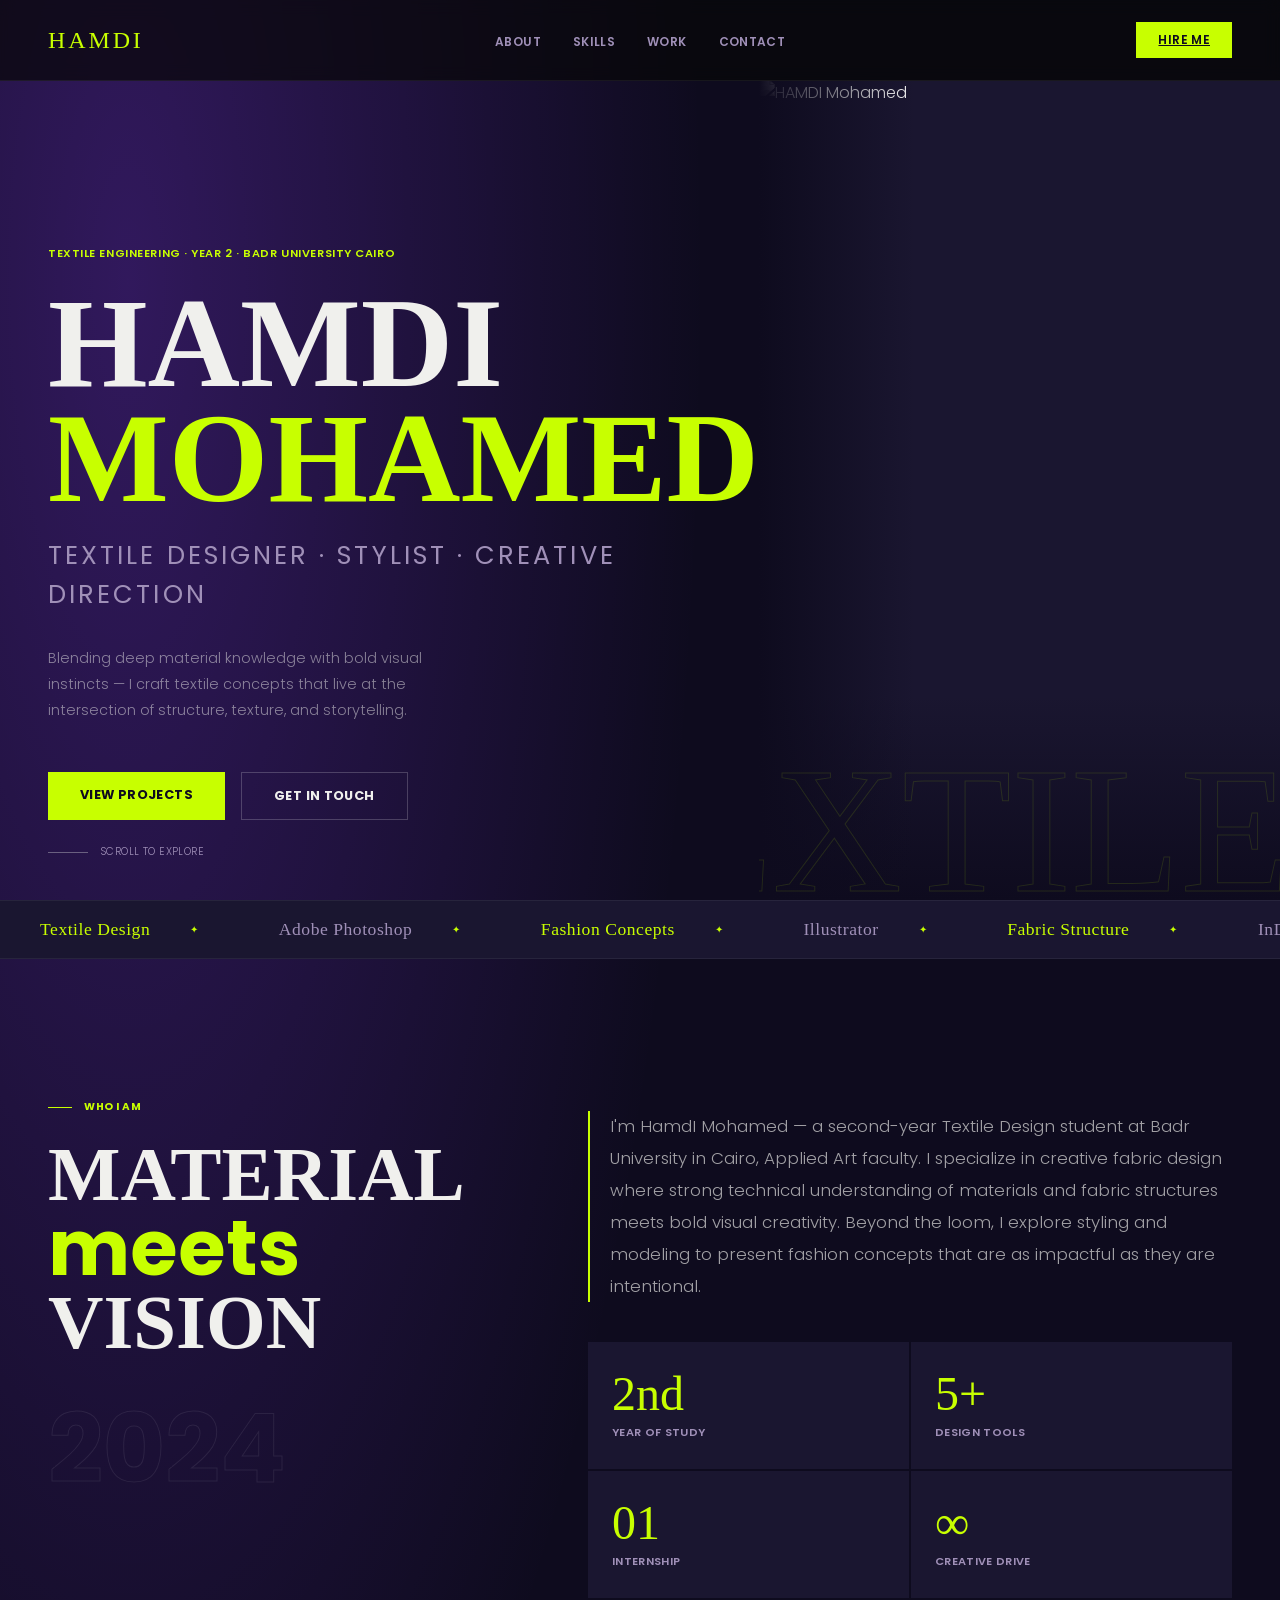
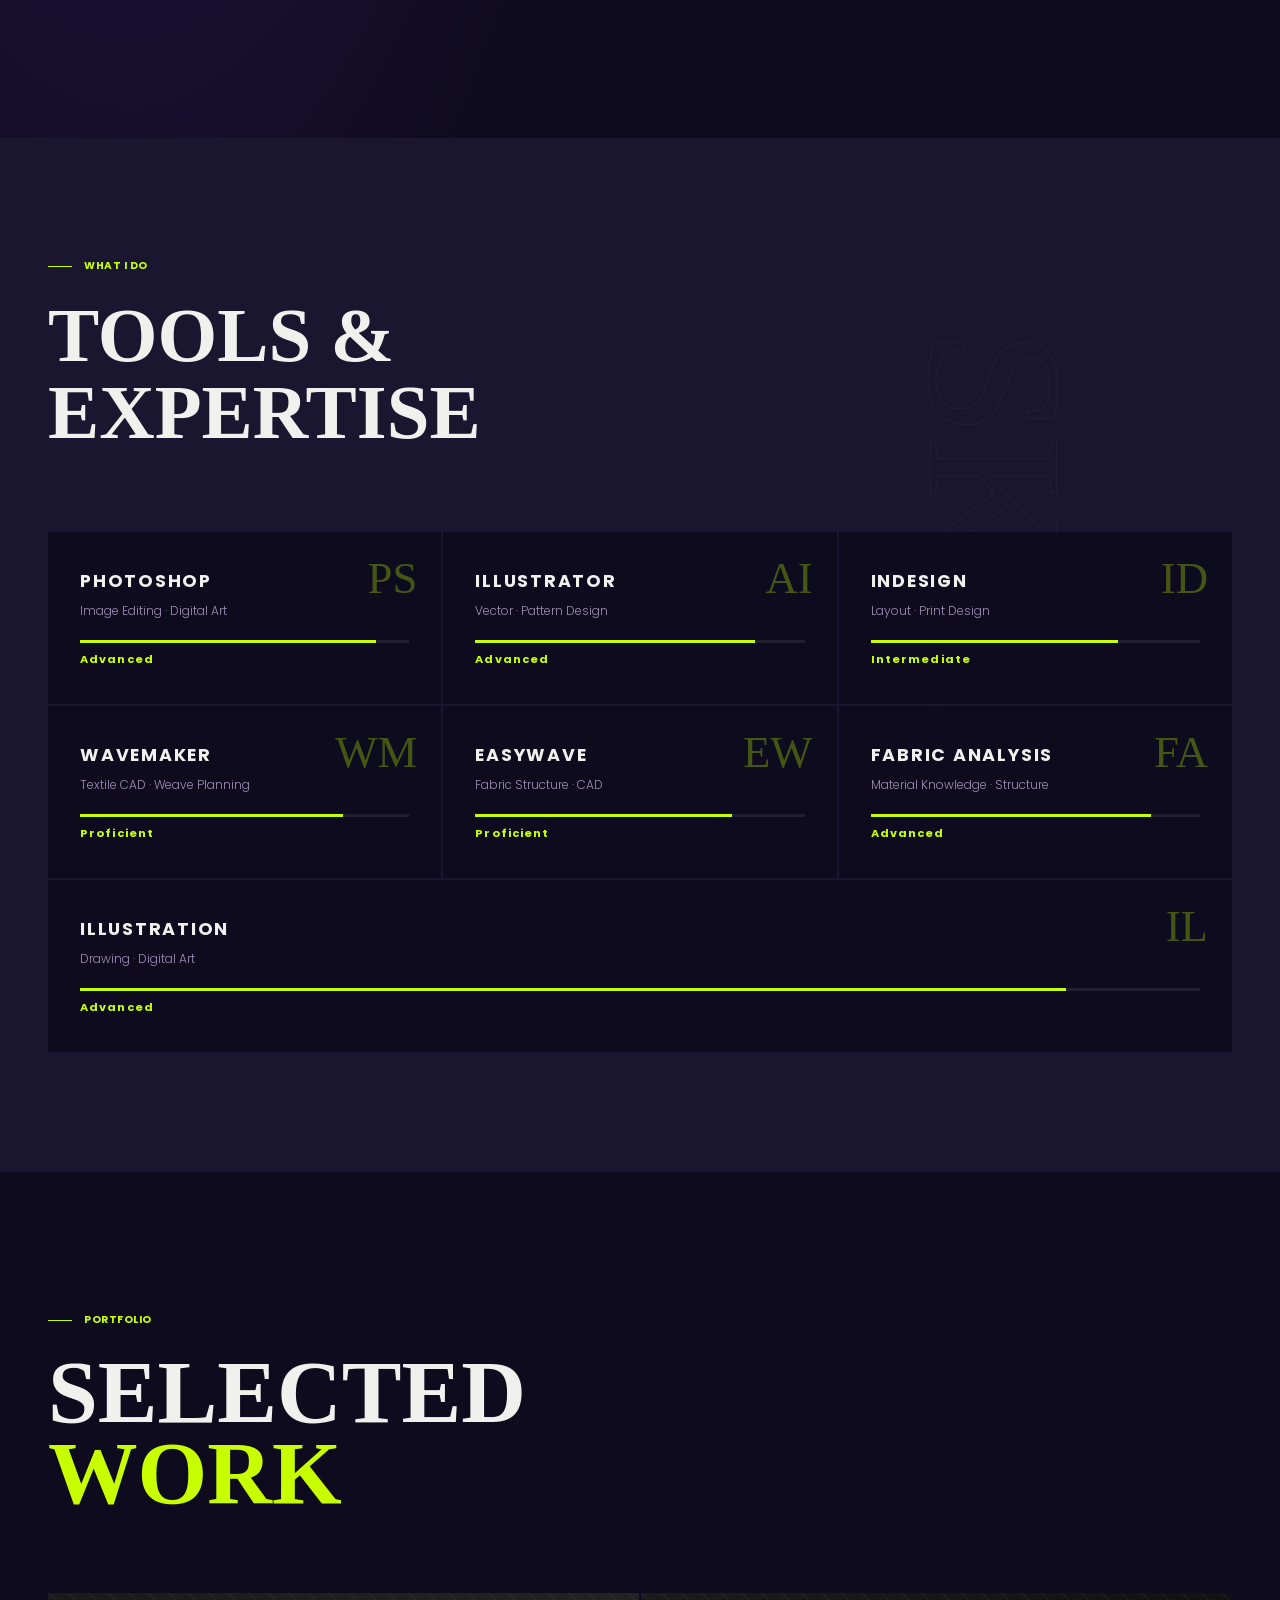
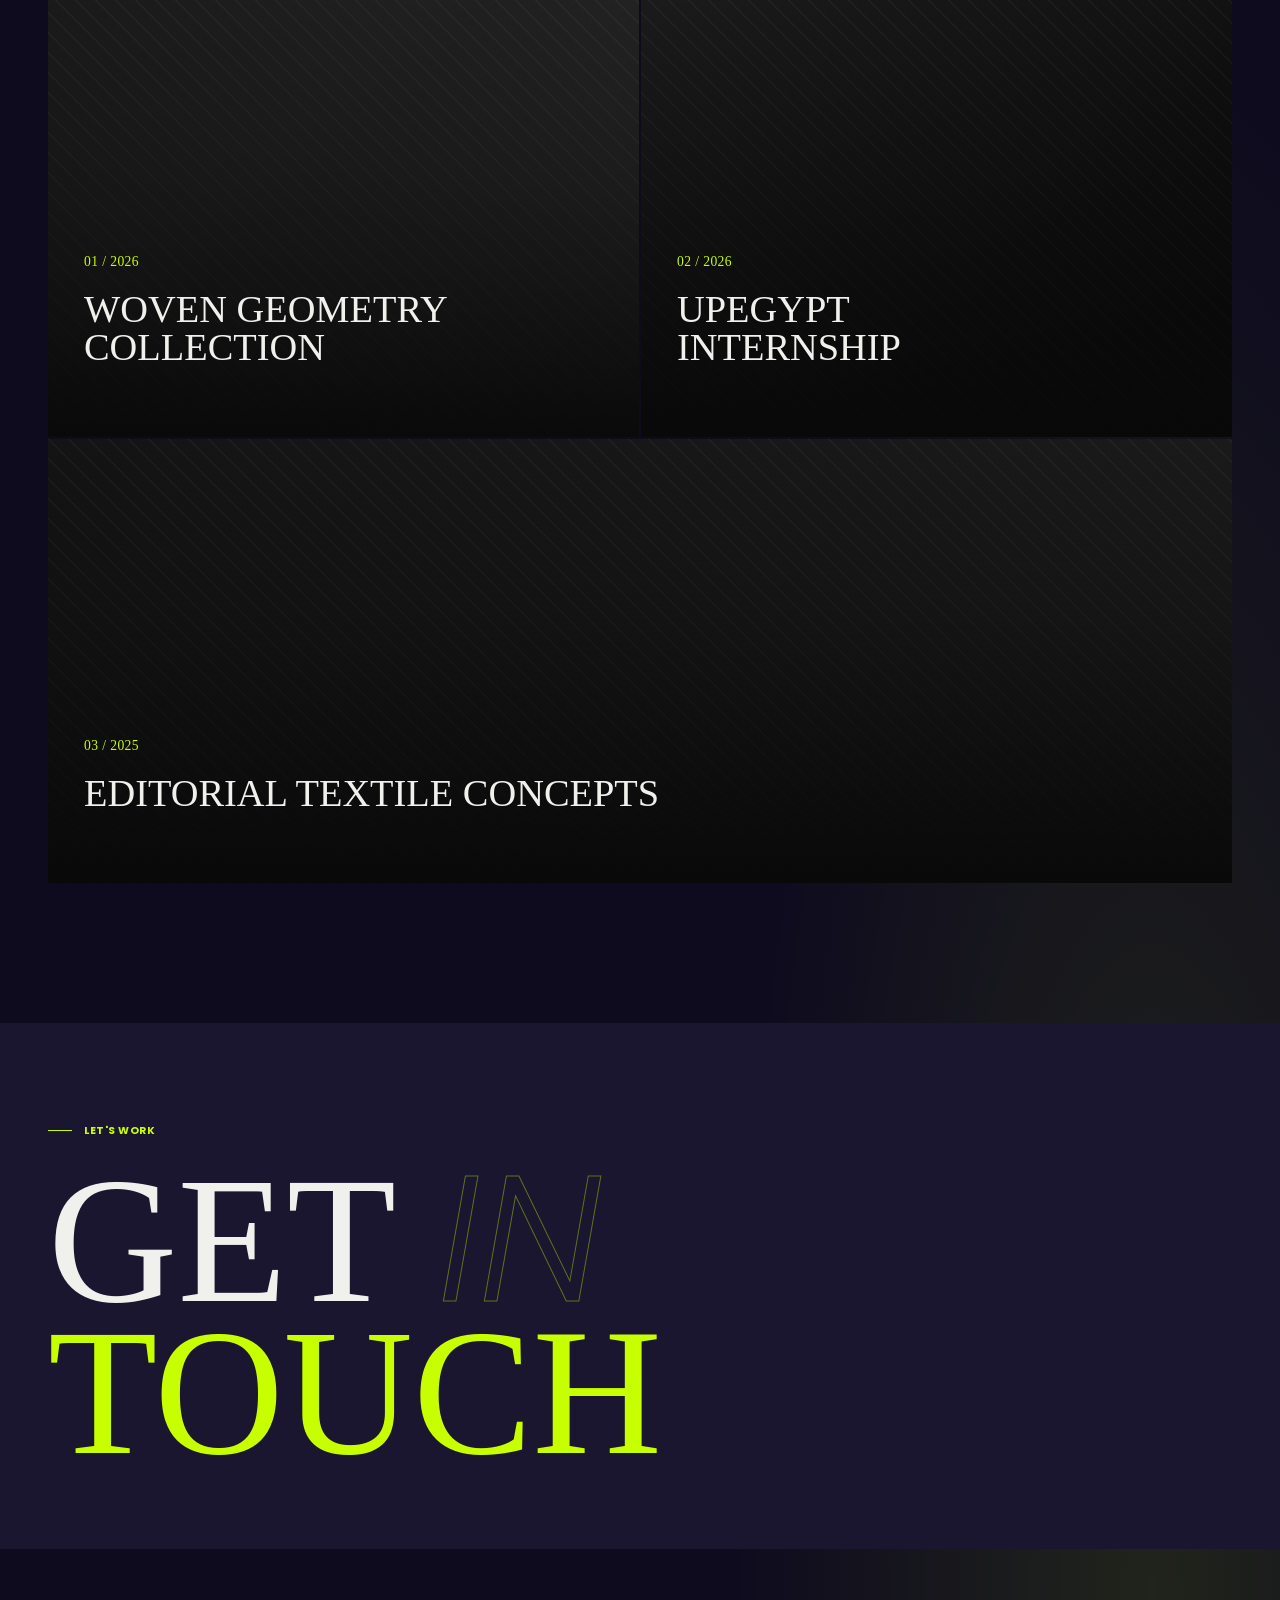
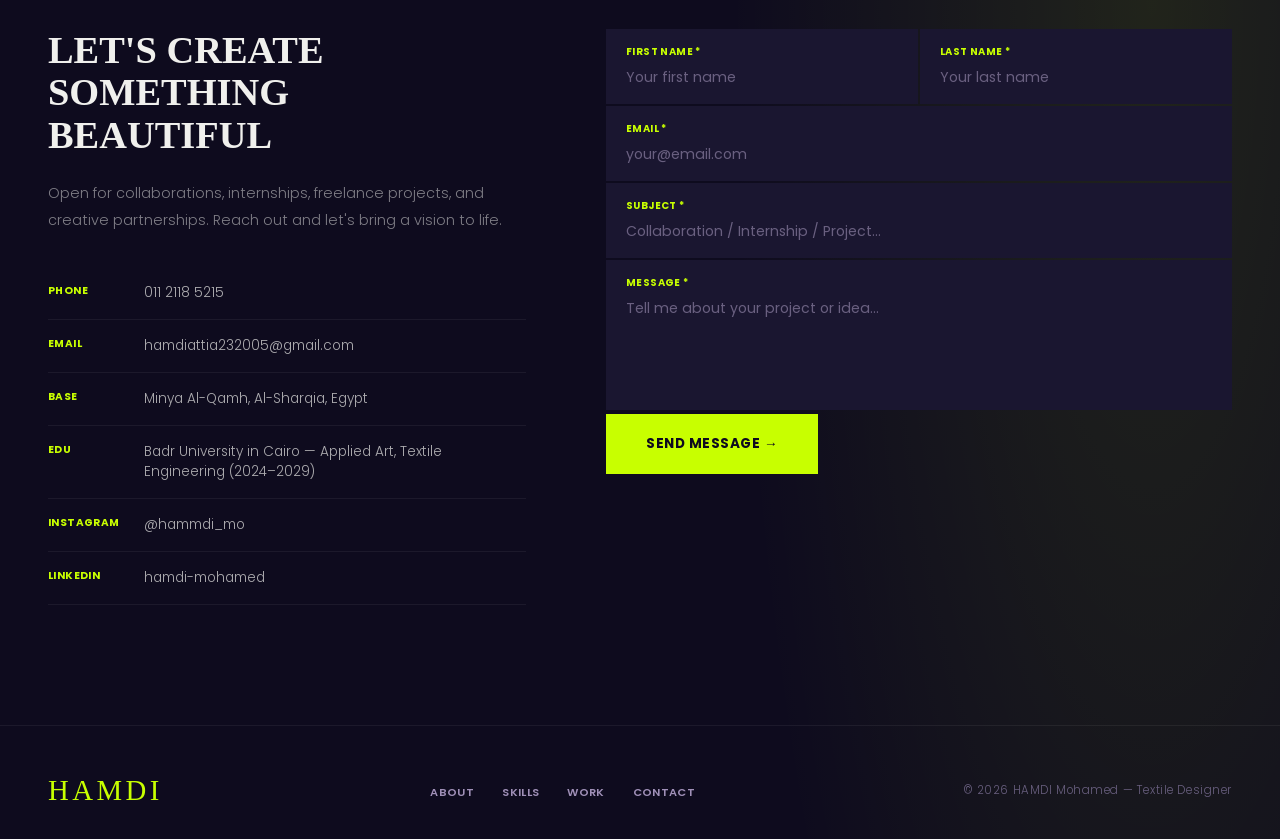
==== commit 81c17ed5: "Update index.html" ====
--- a/index.html
+++ b/index.html
@@ -7,7 +7,7 @@
   <link rel="preconnect" href="https://fonts.googleapis.com" />
   <link rel="preconnect" href="https://fonts.gstatic.com" crossorigin />
   <link href="https://fonts.cdnfonts.com/css/don-graffiti" rel="stylesheet" />
-  <link href="https://fonts.googleapis.com/css2?family=Poppins:wght@300;400;600;700&display=swap" rel="stylesheet" />
+  <link href="https://fonts.googleapis.com/css2?family=Poppins:wght@400;600;700&display=swap" rel="stylesheet" />
 
   <style>
     *, *::before, *::after { box-sizing: border-box; margin: 0; padding: 0; }
@@ -25,16 +25,13 @@
       --font-body:    'Poppins', sans-serif;
     }
 
-    html { scroll-behavior: smooth; }
+    html { scroll-behavior: auto; }
 
     body {
       background-color: var(--black);
       background-image:
         radial-gradient(ellipse 75% 55% at 10% 5%,   rgba(140,60,255,.28) 0%, transparent 60%),
-        radial-gradient(ellipse 60% 50% at 90% 85%,  rgba(200,255,0,.12)  0%, transparent 55%),
-        radial-gradient(ellipse 55% 45% at 75% 15%,  rgba(60,120,255,.18) 0%, transparent 50%),
-        radial-gradient(ellipse 65% 55% at 5%  90%,  rgba(220,60,160,.15) 0%, transparent 55%),
-        radial-gradient(ellipse 40% 40% at 50% 50%,  rgba(100,40,200,.10) 0%, transparent 70%);
+        radial-gradient(ellipse 60% 50% at 90% 85%,  rgba(200,255,0,.10)  0%, transparent 55%);
       color: var(--white);
       font-family: var(--font-body);
       font-weight: 300;
@@ -42,15 +39,7 @@
       overflow-x: hidden;
     }
 
-    /* ─── NOISE OVERLAY ─────────────────────────────── */
-    body::before {
-      content: '';
-      position: fixed; inset: 0;
-      background-image: url("data:image/svg+xml,%3Csvg viewBox='0 0 256 256' xmlns='http://www.w3.org/2000/svg'%3E%3Cfilter id='n'%3E%3CfeTurbulence type='fractalNoise' baseFrequency='0.9' numOctaves='4' stitchTiles='stitch'/%3E%3C/filter%3E%3Crect width='100%25' height='100%25' filter='url(%23n)' opacity='1'/%3E%3C/svg%3E");
-      opacity: .06;
-      pointer-events: none;
-      z-index: 1;
-    }
+
 
     /* ─── NAV ────────────────────────────────────────── */
     nav {
@@ -59,7 +48,8 @@
       display: flex; align-items: center; justify-content: space-between;
       padding: 22px 48px;
       border-bottom: 1px solid rgba(255,255,255,.06);
-      backdrop-filter: blur(12px);
+      backdrop-filter: blur(8px);
+      will-change: transform;
       background: rgba(8,8,8,.7);
     }
     .nav-logo {
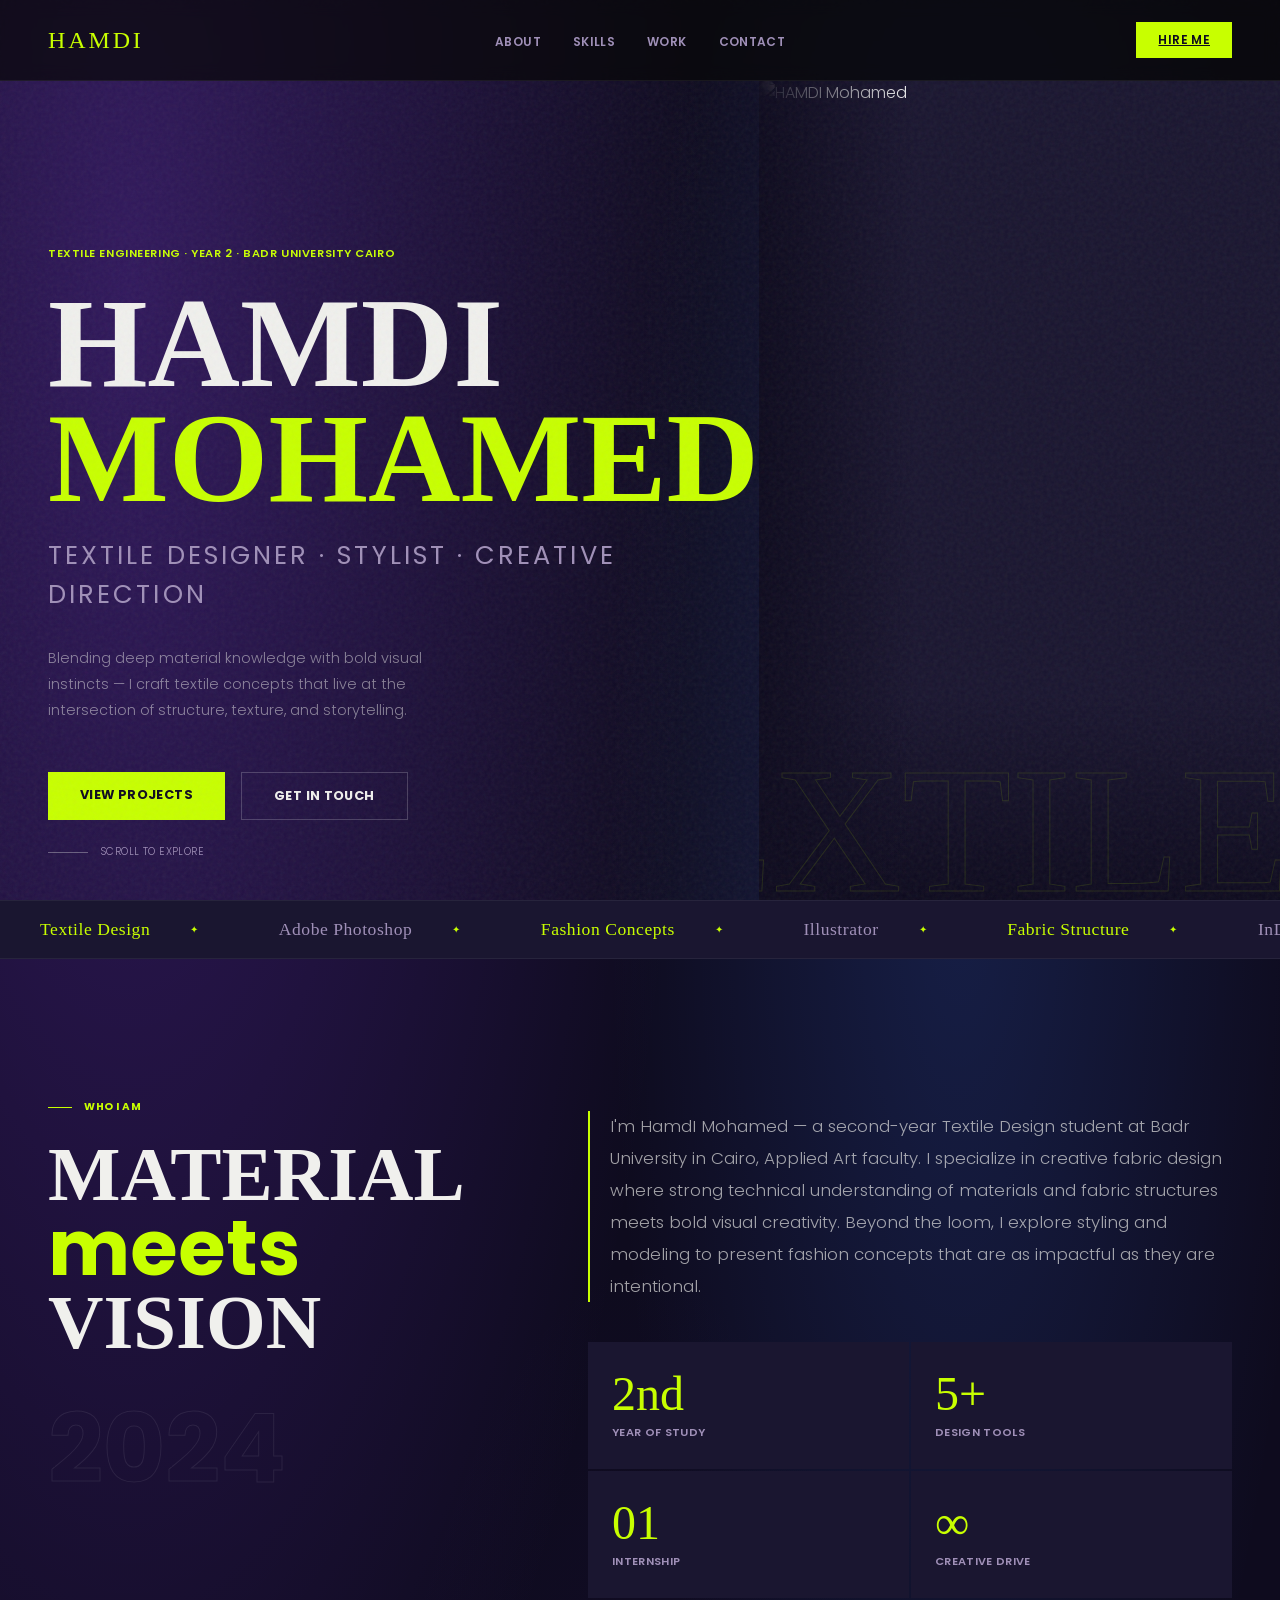
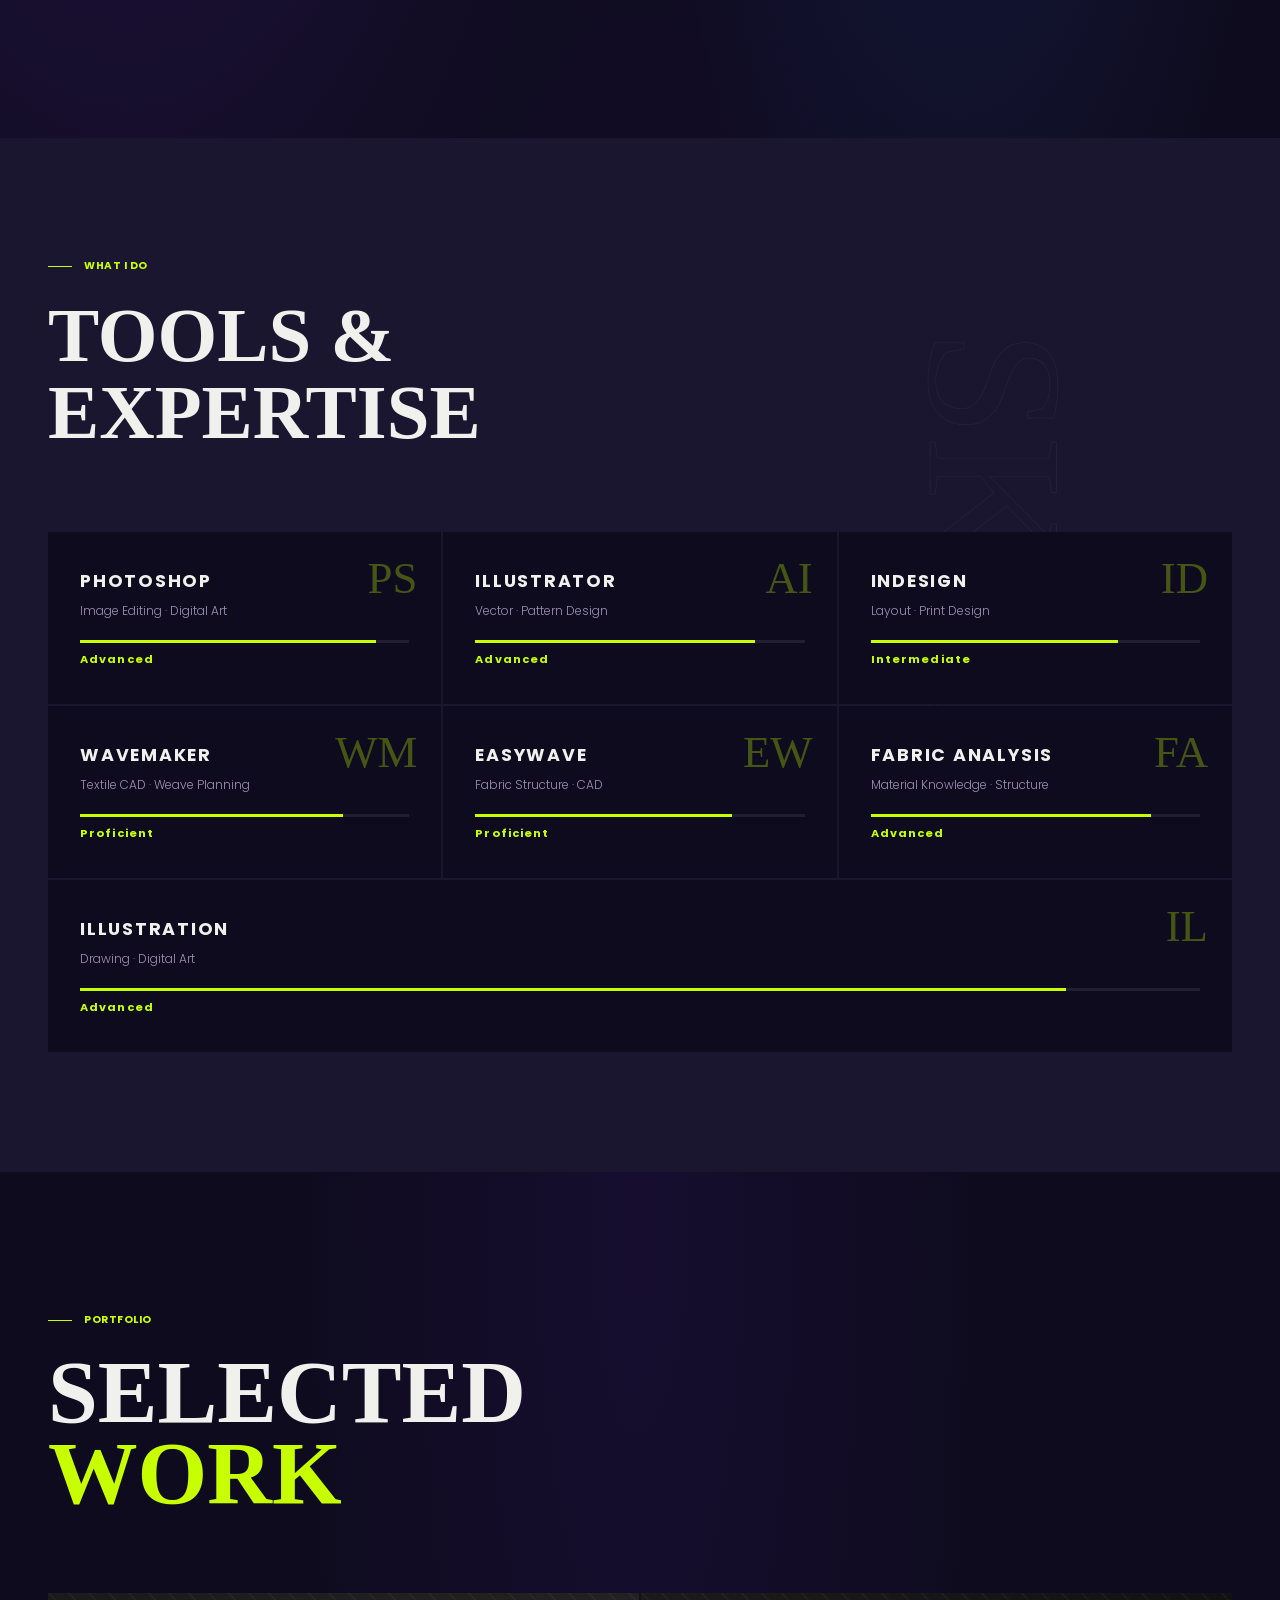
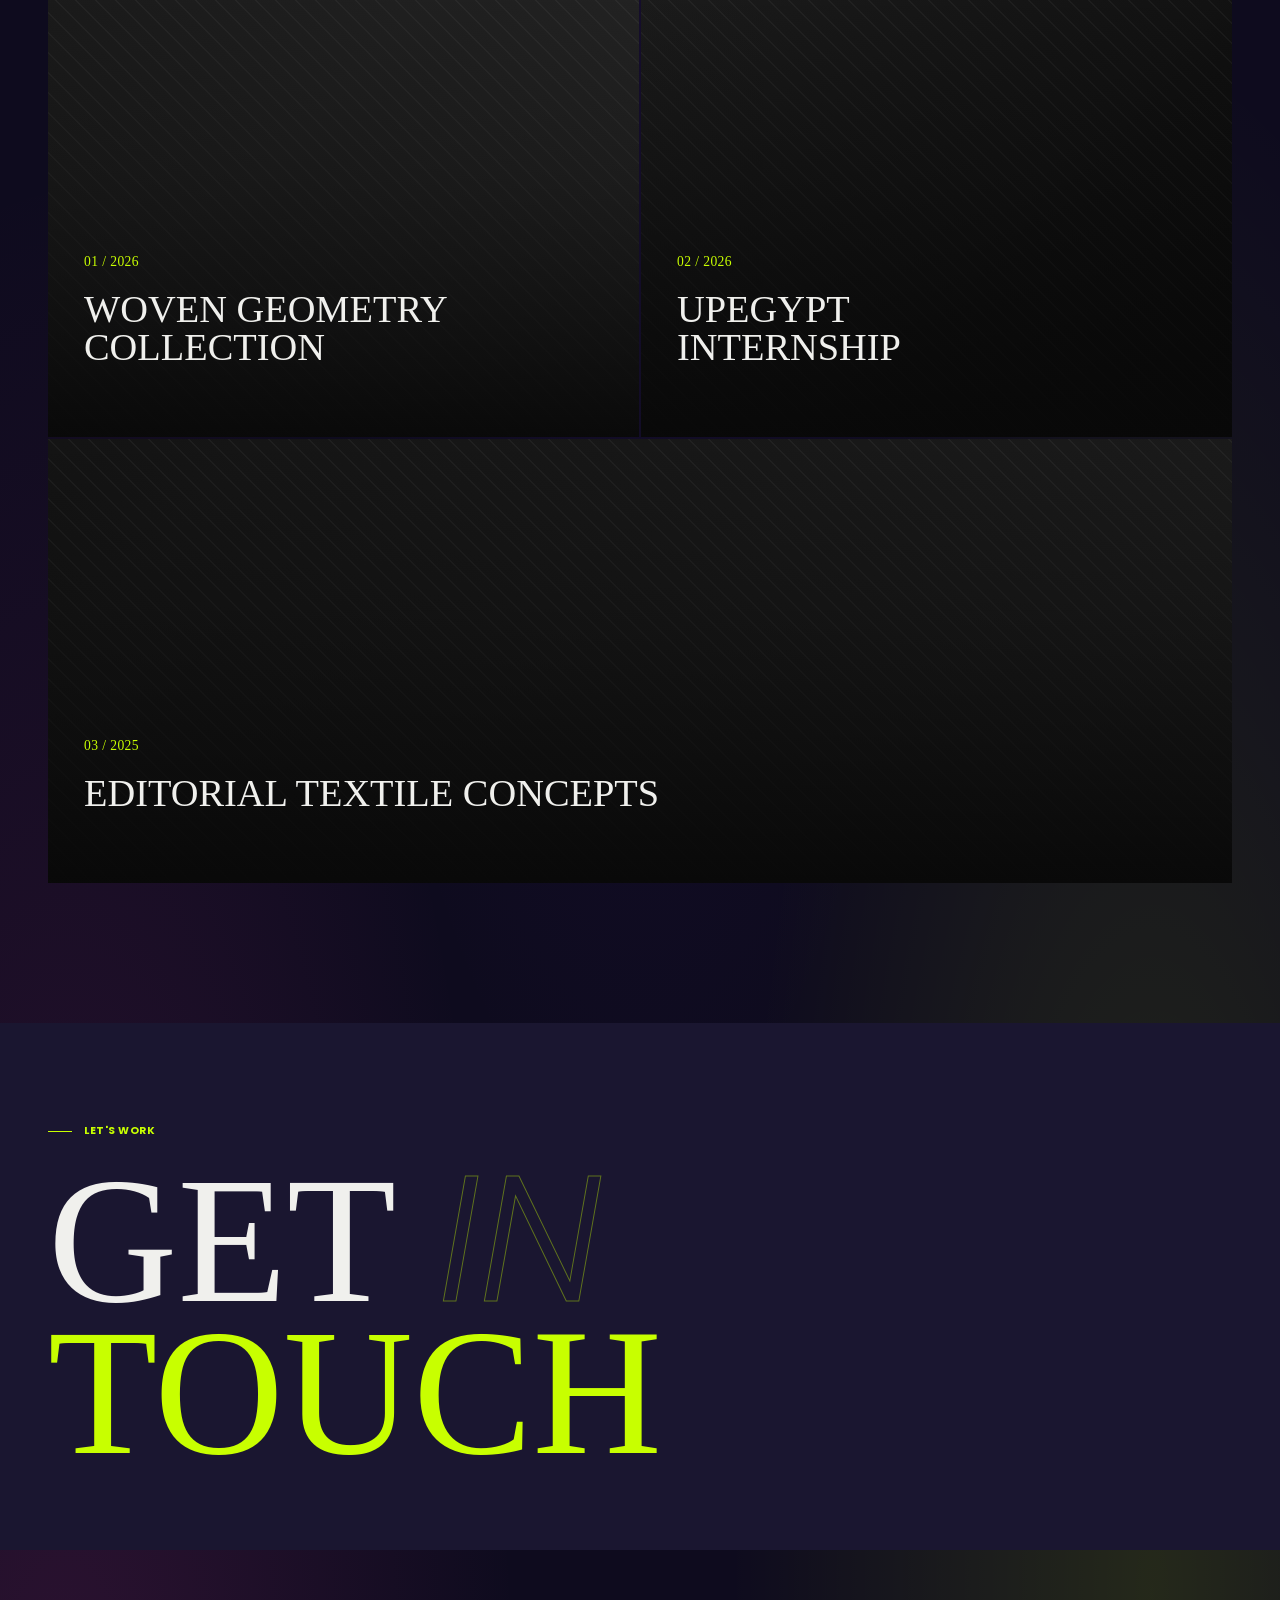
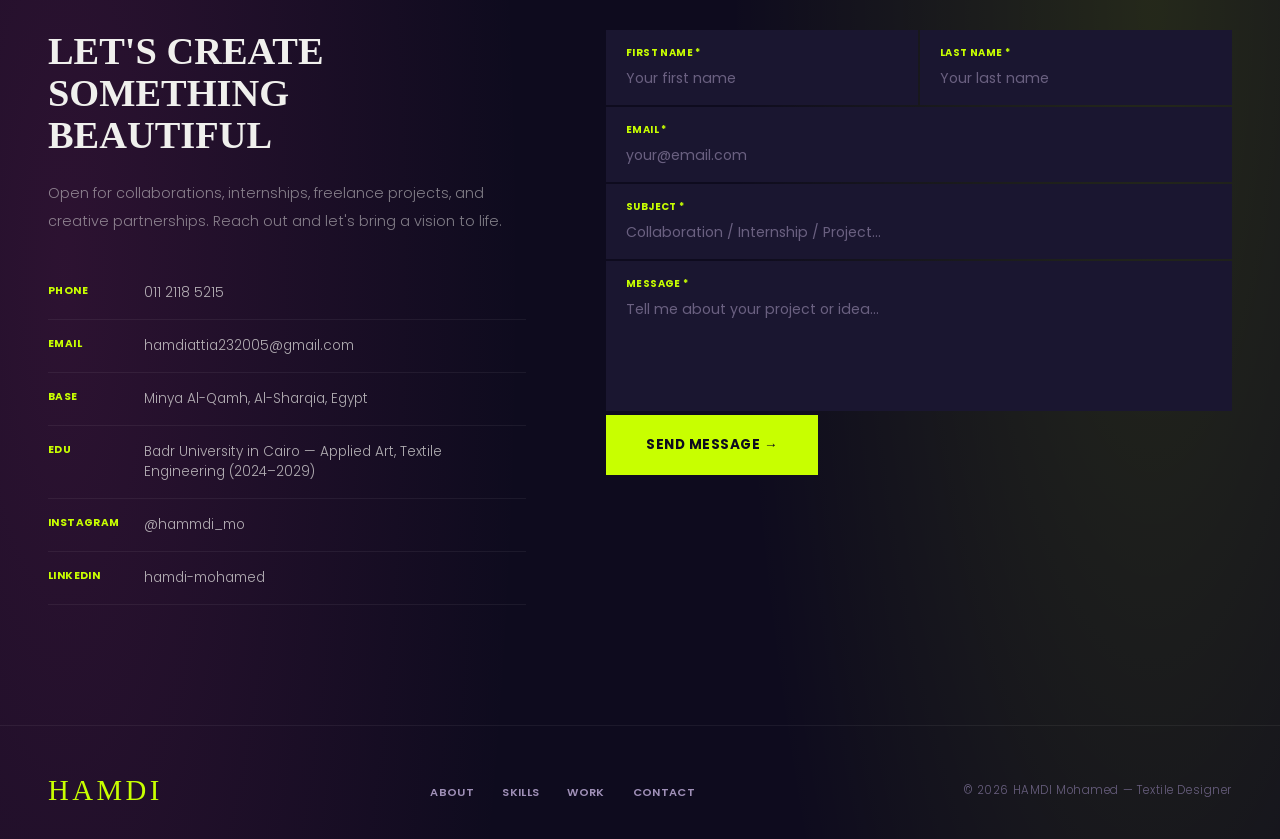
==== commit 5611464b: "Update index.html" ====
--- a/index.html
+++ b/index.html
@@ -7,6 +7,7 @@
   <link rel="preconnect" href="https://fonts.googleapis.com" />
   <link rel="preconnect" href="https://fonts.gstatic.com" crossorigin />
   <link href="https://fonts.cdnfonts.com/css/don-graffiti" rel="stylesheet" />
+  <link rel="dns-prefetch" href="https://fonts.cdnfonts.com" />
   <link href="https://fonts.googleapis.com/css2?family=Poppins:wght@400;600;700&display=swap" rel="stylesheet" />
 
   <style>
@@ -25,13 +26,17 @@
       --font-body:    'Poppins', sans-serif;
     }
 
-    html { scroll-behavior: auto; }
+    html { scroll-behavior: smooth; }
+    section { contain: layout style; }
 
     body {
       background-color: var(--black);
       background-image:
         radial-gradient(ellipse 75% 55% at 10% 5%,   rgba(140,60,255,.28) 0%, transparent 60%),
-        radial-gradient(ellipse 60% 50% at 90% 85%,  rgba(200,255,0,.10)  0%, transparent 55%);
+        radial-gradient(ellipse 60% 50% at 90% 85%,  rgba(200,255,0,.12)  0%, transparent 55%),
+        radial-gradient(ellipse 55% 45% at 75% 15%,  rgba(60,120,255,.18) 0%, transparent 50%),
+        radial-gradient(ellipse 65% 55% at 5%  90%,  rgba(220,60,160,.15) 0%, transparent 55%),
+        radial-gradient(ellipse 40% 40% at 50% 50%,  rgba(100,40,200,.10) 0%, transparent 70%);
       color: var(--white);
       font-family: var(--font-body);
       font-weight: 300;
@@ -41,6 +46,17 @@
 
 
 
+
+    /* NOISE OVERLAY */
+    body::before {
+      content: '';
+      position: fixed; inset: 0;
+      background-image: url("data:image/svg+xml,%3Csvg viewBox='0 0 256 256' xmlns='http://www.w3.org/2000/svg'%3E%3Cfilter id='n'%3E%3CfeTurbulence type='fractalNoise' baseFrequency='0.9' numOctaves='4' stitchTiles='stitch'/%3E%3C/filter%3E%3Crect width='100%25' height='100%25' filter='url(%23n)' opacity='1'/%3E%3C/svg%3E");
+      opacity: .06;
+      pointer-events: none;
+      z-index: 1;
+      will-change: transform;
+    }
     /* ─── NAV ────────────────────────────────────────── */
     nav {
       position: fixed; top: 0; left: 0; right: 0;
@@ -758,7 +774,7 @@
     </div>
     <div class="hero-right">
       <div class="hero-img-wrap">
-        <img src="9d3000c8ea3c760f312c99e8df6c2fe5.jpg" alt="HAMDI Mohamed" />
+        <img loading="lazy" decoding="async" src="9d3000c8ea3c760f312c99e8df6c2fe5.jpg" alt="HAMDI Mohamed" />
       </div>
       <div class="hero-big-text">TEXTILE</div>
     </div>
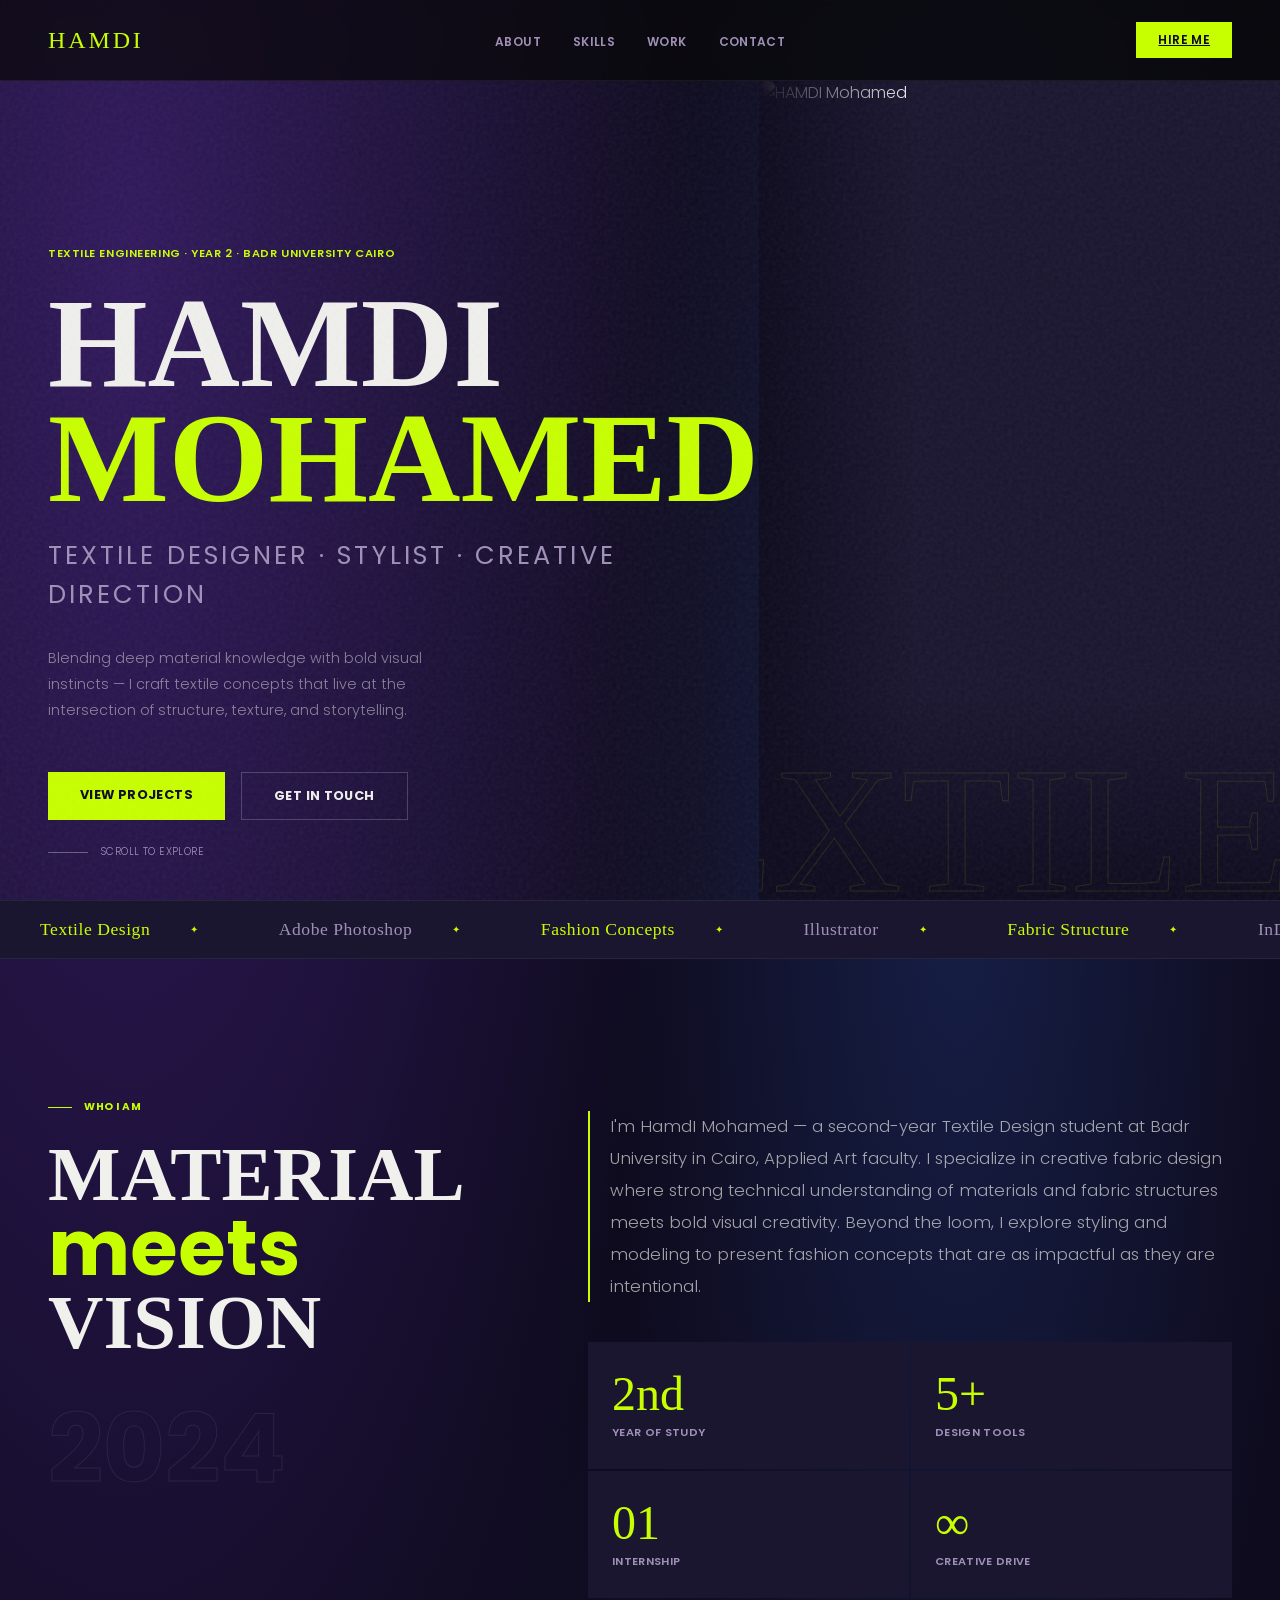
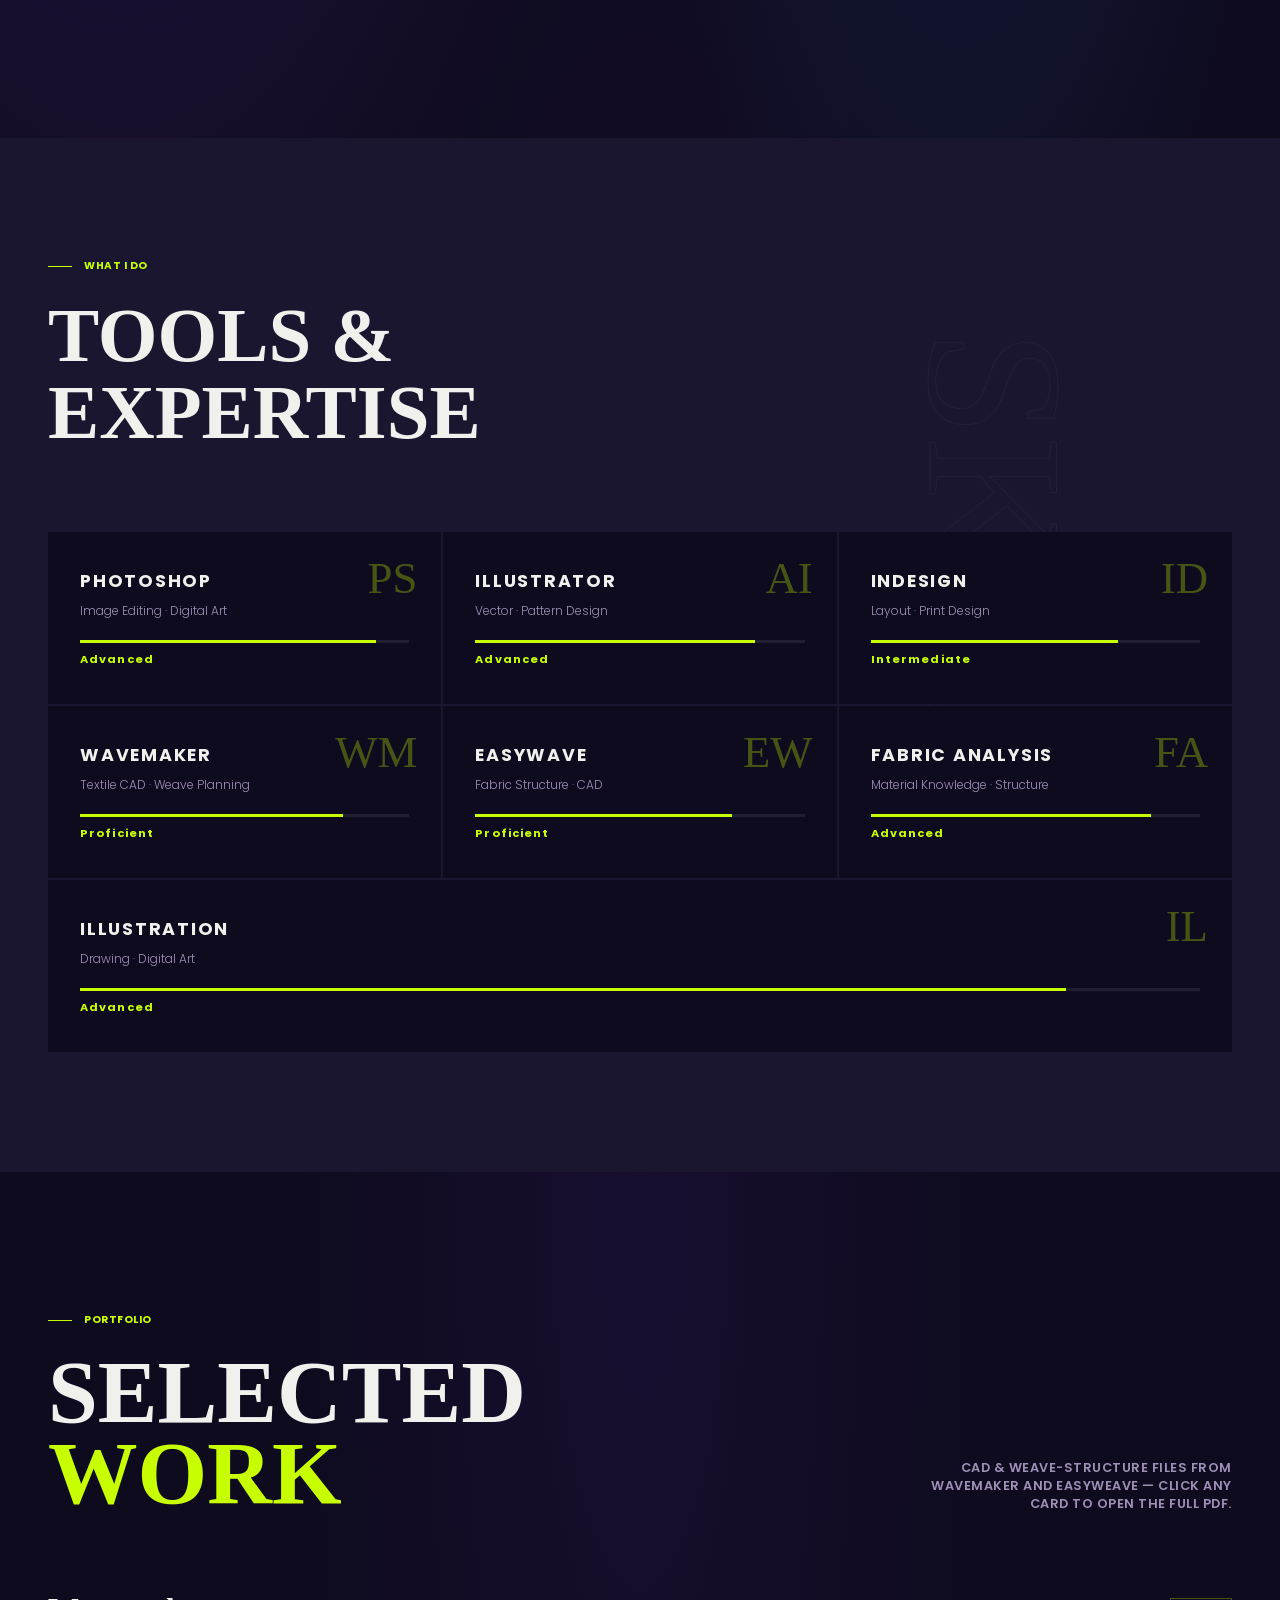
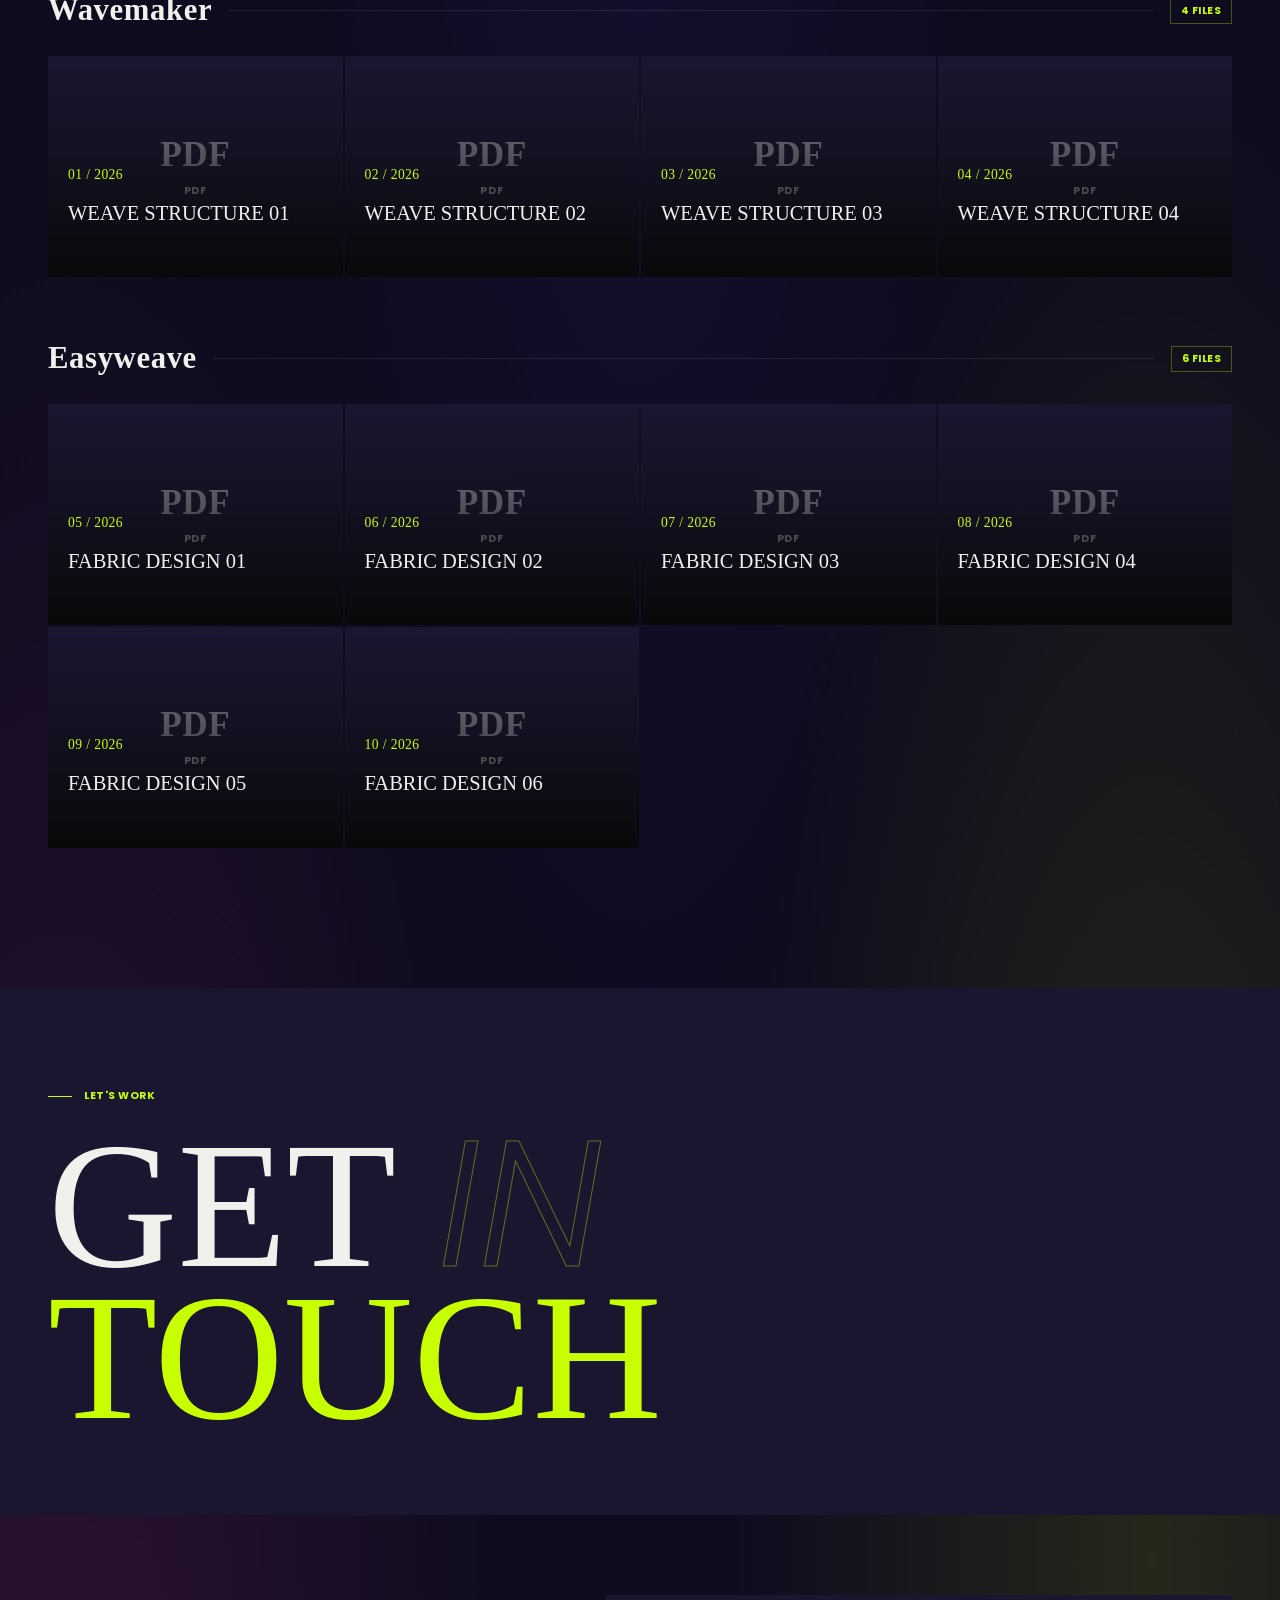
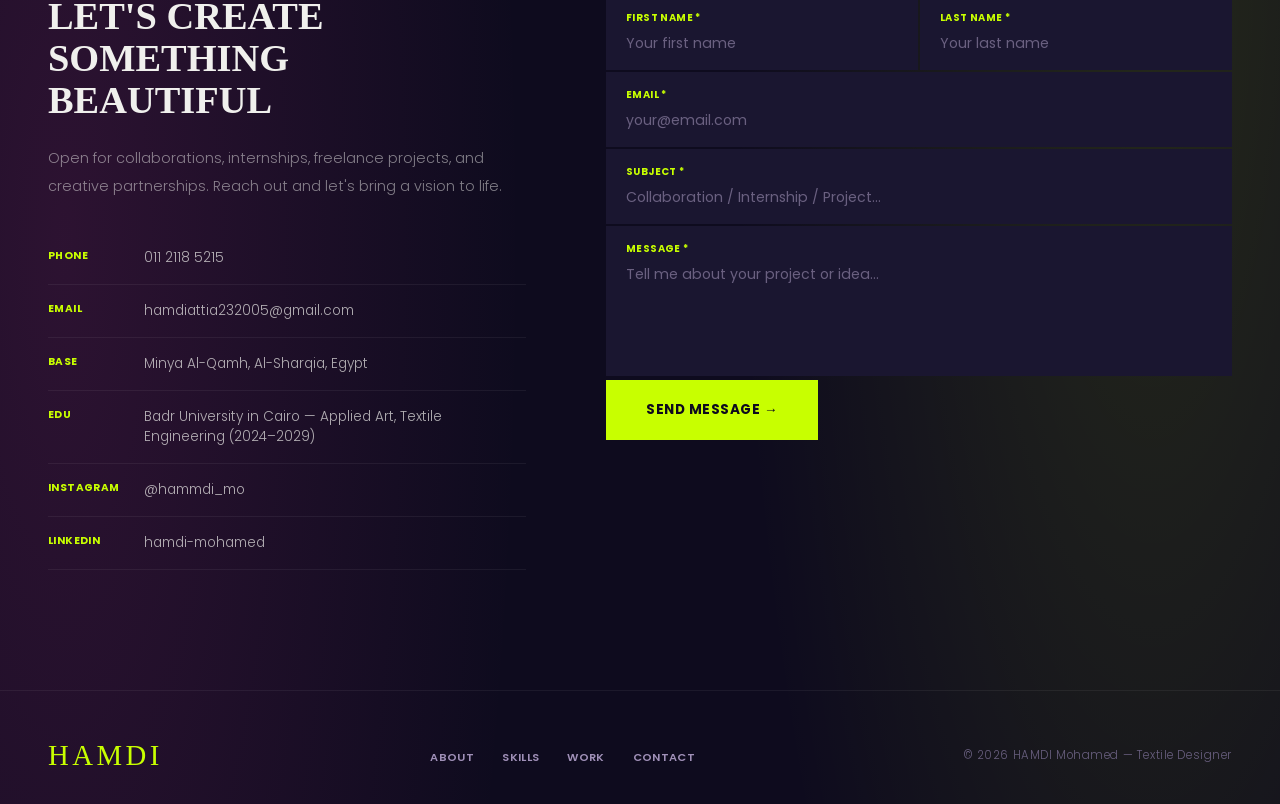
==== commit 054d0f03: "Update index.html" ====
--- a/index.html
+++ b/index.html
@@ -100,7 +100,7 @@
       background: var(--acid);
       border: none;
       padding: 9px 22px;
-      cursor: auto;
+      cursor: pointer;
       transition: background .2s, transform .2s;
     }
     .nav-cta:hover { background: var(--white); transform: scale(1.04); }
@@ -178,7 +178,7 @@
       background: var(--acid); color: var(--black);
       padding: 14px 32px;
       transition: background .2s, transform .15s;
-      cursor: auto;
+      cursor: pointer;
     }
     .btn-primary:hover { background: var(--white); transform: translateY(-2px); }
     .btn-ghost {
@@ -190,7 +190,7 @@
       color: var(--white);
       padding: 14px 32px;
       transition: border-color .2s, color .2s, transform .15s;
-      cursor: auto;
+      cursor: pointer;
     }
     .btn-ghost:hover { border-color: var(--acid); color: var(--acid); transform: translateY(-2px); }
 
@@ -456,16 +456,63 @@
       line-height: .9;
     }
     .work-heading span { color: var(--acid); display: block; }
+    .work-subheading {
+      font-family: var(--font-cond);
+      font-size: .8rem;
+      font-weight: 600;
+      letter-spacing: .04em;
+      text-transform: uppercase;
+      color: var(--dim);
+      max-width: 320px;
+      text-align: right;
+    }
+    .work-group {
+      margin-bottom: 64px;
+    }
+    .work-group:last-child { margin-bottom: 0; }
+    .work-group-title {
+      display: flex;
+      align-items: center;
+      gap: 16px;
+      margin-bottom: 28px;
+    }
+    .work-group-title h3 {
+      font-family: var(--font-display);
+      font-size: clamp(1.4rem, 2.4vw, 2.2rem);
+      color: var(--white);
+      letter-spacing: .02em;
+    }
+    .work-group-title .line {
+      flex: 1;
+      height: 1px;
+      background: rgba(255,255,255,.08);
+    }
+    .work-group-count {
+      font-family: var(--font-cond);
+      font-size: .65rem;
+      font-weight: 700;
+      letter-spacing: .04em;
+      text-transform: uppercase;
+      color: var(--acid);
+      border: 1px solid rgba(200,255,0,.3);
+      padding: 4px 10px;
+      white-space: nowrap;
+    }
     .projects-grid {
       display: grid; grid-template-columns: 1fr 1fr;
       gap: 2px;
+    }
+    @media (min-width: 901px) {
+      .projects-grid.pdf-grid { grid-template-columns: repeat(4, 1fr); }
     }
     .project-card {
       position: relative; overflow: hidden;
       aspect-ratio: 4/3;
       background: var(--grey);
       opacity: 1 !important;
-      cursor: default;
+      cursor: pointer;
+      text-decoration: none;
+      display: block;
     }
     .project-card.wide {
       grid-column: span 2;
@@ -476,10 +523,38 @@
       background-size: cover; background-position: center;
       filter: grayscale(100%);
       transition: transform .6s cubic-bezier(.25,.46,.45,.94), filter .4s;
+      display: flex;
+      align-items: center;
+      justify-content: center;
     }
     .project-card:hover .project-bg {
       transform: scale(1.06);
       filter: grayscale(40%);
+    }
+    .pdf-thumb-canvas {
+      width: 100%;
+      height: 100%;
+      object-fit: cover;
+      object-position: top center;
+      display: block;
+    }
+    .pdf-thumb-fallback {
+      font-family: var(--font-cond);
+      font-size: .65rem;
+      font-weight: 700;
+      letter-spacing: .05em;
+      text-transform: uppercase;
+      color: var(--dim);
+      display: flex;
+      flex-direction: column;
+      align-items: center;
+      gap: 8px;
+    }
+    .pdf-thumb-fallback .pdf-icon {
+      font-family: var(--font-display);
+      font-size: 2.2rem;
+      color: var(--acid);
+      opacity: .5;
     }
     .project-overlay {
       position: absolute; inset: 0;
@@ -487,6 +562,7 @@
       display: flex; flex-direction: column; justify-content: flex-end;
       padding: 36px;
     }
+    .pdf-grid .project-overlay { padding: 20px; }
     .project-num {
       font-family: var(--font-display);
       font-size: .85rem; color: var(--acid);
@@ -500,6 +576,9 @@
       line-height: 1;
       transform: translateY(8px);
       transition: transform .35s ease;
+    }
+    .pdf-grid .project-title {
+      font-size: clamp(1rem, 1.6vw, 1.3rem);
     }
     .project-card:hover .project-title {
       color: var(--white); transform: translateY(0); }
@@ -519,6 +598,22 @@
       color: var(--acid);
       padding: 4px 10px;
     }
+    .pdf-open-icon {
+      position: absolute;
+      top: 16px; right: 16px;
+      width: 30px; height: 30px;
+      border-radius: 50%;
+      background: rgba(8,8,8,.6);
+      border: 1px solid rgba(200,255,0,.3);
+      display: flex; align-items: center; justify-content: center;
+      color: var(--acid);
+      font-size: .8rem;
+      opacity: 0;
+      transform: translateY(-6px);
+      transition: opacity .25s, transform .25s;
+      z-index: 2;
+    }
+    .project-card:hover .pdf-open-icon { opacity: 1; transform: translateY(0); }
     /* Placeholder patterns for project cards */
     .p1 { background: linear-gradient(135deg, #1a1a1a 0%, #2a2a1a 100%); }
     .p2 { background: linear-gradient(135deg, #1a1a2a 0%, #0a0a0a 100%); }
@@ -622,7 +717,7 @@
       font-size: .88rem;
       padding: 8px 20px 16px;
       resize: none;
-      cursor: auto;
+      cursor: text;
     }
     .form-field input::placeholder,
     .form-field textarea::placeholder { color: var(--mid); }
@@ -639,7 +734,7 @@
       font-size: .85rem; font-weight: 700;
       letter-spacing: .04em; text-transform: uppercase;
       padding: 20px 40px;
-      cursor: auto;
+      cursor: pointer;
       transition: background .2s, transform .15s;
       align-self: flex-start;
     }
@@ -725,7 +820,10 @@
       #skills { padding: 80px 24px; }
       .skills-grid { grid-template-columns: 1fr 1fr; }
       #work { padding: 80px 24px; }
+      .work-header { flex-direction: column; align-items: flex-start; gap: 16px; }
+      .work-subheading { text-align: left; }
       .projects-grid { grid-template-columns: 1fr; }
+      .projects-grid.pdf-grid { grid-template-columns: 1fr 1fr; }
       .project-card.wide { grid-column: span 1; aspect-ratio: 4/3; }
       #contact { }
       .contact-hero { padding: 60px 24px 40px; }
@@ -736,6 +834,7 @@
       .skills-grid { grid-template-columns: 1fr; }
       .about-stats { grid-template-columns: 1fr 1fr; }
       .form-row { grid-template-columns: 1fr; }
+      .projects-grid.pdf-grid { grid-template-columns: 1fr; }
     }
   </style>
 </head>
@@ -914,55 +1013,31 @@
         <p class="section-tag">Portfolio</p>
         <h2 class="work-heading">SELECTED<span>WORK</span></h2>
       </div>
+      <p class="work-subheading">CAD & weave-structure files from Wavemaker and Easyweave — click any card to open the full PDF.</p>
     </div>
-    <div class="projects-grid">
-
-      <div class="project-card">
-        <div class="project-bg p1">
-          <div class="p-pattern"></div>
-        </div>
-        <div class="project-overlay">
-          <div class="project-num">01 / 2026</div>
-          <div class="project-title">WOVEN GEOMETRY<br>COLLECTION</div>
-          <div class="project-tags">
-            <span class="tag">Textile</span>
-            <span class="tag">Weave</span>
-            <span class="tag">Pattern</span>
-          </div>
-        </div>
-      </div>
-
-      <div class="project-card">
-        <div class="project-bg p2">
-          <div class="p-pattern"></div>
-        </div>
-        <div class="project-overlay">
-          <div class="project-num">02 / 2026</div>
-          <div class="project-title">UPEGYPT<br>INTERNSHIP</div>
-          <div class="project-tags">
-            <span class="tag">Brand</span>
-            <span class="tag">Collaboration</span>
-            <span class="tag">Industry</span>
-          </div>
-        </div>
-      </div>
-
-      <div class="project-card wide">
-        <div class="project-bg p3">
-          <div class="p-pattern"></div>
-        </div>
-        <div class="project-overlay">
-          <div class="project-num">03 / 2025</div>
-          <div class="project-title">EDITORIAL TEXTILE CONCEPTS</div>
-          <div class="project-tags">
-            <span class="tag">Fashion</span>
-            <span class="tag">Styling</span>
-            <span class="tag">Concept</span>
-            <span class="tag">Photography</span>
-          </div>
-        </div>
-      </div>
-
+
+    <!-- WAVEMAKER PROJECTS -->
+    <div class="work-group">
+      <div class="work-group-title">
+        <h3>Wavemaker</h3>
+        <div class="line"></div>
+        <span class="work-group-count">4 Files</span>
+      </div>
+      <div class="projects-grid pdf-grid" id="wavemaker-grid">
+        <!-- PDF cards injected by script -->
+      </div>
+    </div>
+
+    <!-- EASYWEAVE PROJECTS -->
+    <div class="work-group">
+      <div class="work-group-title">
+        <h3>Easyweave</h3>
+        <div class="line"></div>
+        <span class="work-group-count">6 Files</span>
+      </div>
+      <div class="projects-grid pdf-grid" id="easyweave-grid">
+        <!-- PDF cards injected by script -->
+      </div>
     </div>
   </section>
 
@@ -1059,7 +1134,108 @@
     <p class="footer-copy">© 2026 HAMDI Mohamed — Textile Designer</p>
   </footer>
 
+  <!-- PDF.js for generating live thumbnail previews of each PDF's first page -->
+  <script src="https://cdnjs.cloudflare.com/ajax/libs/pdf.js/3.11.174/pdf.min.js"></script>
   <script>
+    if (window['pdfjsLib']) {
+      pdfjsLib.GlobalWorkerOptions.workerSrc = 'https://cdnjs.cloudflare.com/ajax/libs/pdf.js/3.11.174/pdf.worker.min.js';
+    }
+
+    // ─── PROJECT DATA ─────────────────────────────────
+    // Files are expected at assets/1.pdf ... assets/10.pdf
+    const wavemakerProjects = [
+      { file: 'assets/1.pdf', num: '01', title: 'WEAVE STRUCTURE 01', tags: ['Wavemaker', 'Weave Plan'] },
+      { file: 'assets/2.pdf', num: '02', title: 'WEAVE STRUCTURE 02', tags: ['Wavemaker', 'Weave Plan'] },
+      { file: 'assets/3.pdf', num: '03', title: 'WEAVE STRUCTURE 03', tags: ['Wavemaker', 'Weave Plan'] },
+      { file: 'assets/4.pdf', num: '04', title: 'WEAVE STRUCTURE 04', tags: ['Wavemaker', 'Weave Plan'] },
+    ];
+    const easyweaveProjects = [
+      { file: 'assets/5.pdf',  num: '05', title: 'FABRIC DESIGN 01', tags: ['Easyweave', 'CAD'] },
+      { file: 'assets/6.pdf',  num: '06', title: 'FABRIC DESIGN 02', tags: ['Easyweave', 'CAD'] },
+      { file: 'assets/7.pdf',  num: '07', title: 'FABRIC DESIGN 03', tags: ['Easyweave', 'CAD'] },
+      { file: 'assets/8.pdf',  num: '08', title: 'FABRIC DESIGN 04', tags: ['Easyweave', 'CAD'] },
+      { file: 'assets/9.pdf',  num: '09', title: 'FABRIC DESIGN 05', tags: ['Easyweave', 'CAD'] },
+      { file: 'assets/10.pdf', num: '10', title: 'FABRIC DESIGN 06', tags: ['Easyweave', 'CAD'] },
+    ];
+
+    function buildCard(project) {
+      const a = document.createElement('a');
+      a.className = 'project-card';
+      a.href = project.file;
+      a.target = '_blank';
+      a.rel = 'noopener noreferrer';
+
+      const tagsHtml = project.tags.map(t => `<span class="tag">${t}</span>`).join('');
+
+      a.innerHTML = `
+        <div class="project-bg">
+          <div class="pdf-thumb-fallback">
+            <span class="pdf-icon">PDF</span>
+            <span>Loading preview…</span>
+          </div>
+        </div>
+        <div class="pdf-open-icon">↗</div>
+        <div class="project-overlay">
+          <div class="project-num">${project.num} / 2026</div>
+          <div class="project-title">${project.title}</div>
+          <div class="project-tags">${tagsHtml}</div>
+        </div>
+      `;
+      return a;
+    }
+
+    function renderGrid(containerId, projects) {
+      const container = document.getElementById(containerId);
+      if (!container) return;
+      projects.forEach(project => {
+        const card = buildCard(project);
+        container.appendChild(card);
+        renderPdfThumbnail(card, project.file);
+      });
+    }
+
+    // ─── PDF THUMBNAIL RENDERING ──────────────────────
+    async function renderPdfThumbnail(cardEl, fileUrl) {
+      const bgEl = cardEl.querySelector('.project-bg');
+      const fallbackEl = cardEl.querySelector('.pdf-thumb-fallback');
+
+      if (!window['pdfjsLib']) {
+        if (fallbackEl) fallbackEl.querySelector('span:last-child').textContent = 'PDF';
+        return;
+      }
+
+      try {
+        const loadingTask = pdfjsLib.getDocument(fileUrl);
+        const pdf = await loadingTask.promise;
+        const page = await pdf.getPage(1);
+
+        const targetWidth = 700;
+        const baseViewport = page.getViewport({ scale: 1 });
+        const scale = targetWidth / baseViewport.width;
+        const viewport = page.getViewport({ scale });
+
+        const canvas = document.createElement('canvas');
+        canvas.className = 'pdf-thumb-canvas';
+        canvas.width = viewport.width;
+        canvas.height = viewport.height;
+        const ctx = canvas.getContext('2d');
+
+        await page.render({ canvasContext: ctx, viewport }).promise;
+
+        bgEl.innerHTML = '';
+        bgEl.appendChild(canvas);
+      } catch (err) {
+        // File not uploaded yet / failed to load — keep a clean fallback instead of breaking the layout
+        if (fallbackEl) {
+          fallbackEl.querySelector('span:last-child').textContent = 'Preview unavailable';
+        }
+        console.warn('Could not render PDF thumbnail for', fileUrl, err);
+      }
+    }
+
+    renderGrid('wavemaker-grid', wavemakerProjects);
+    renderGrid('easyweave-grid', easyweaveProjects);
+
     // ─── SCROLL REVEAL ────────────────────────────────
     const observer = new IntersectionObserver((entries) => {
       entries.forEach(e => {
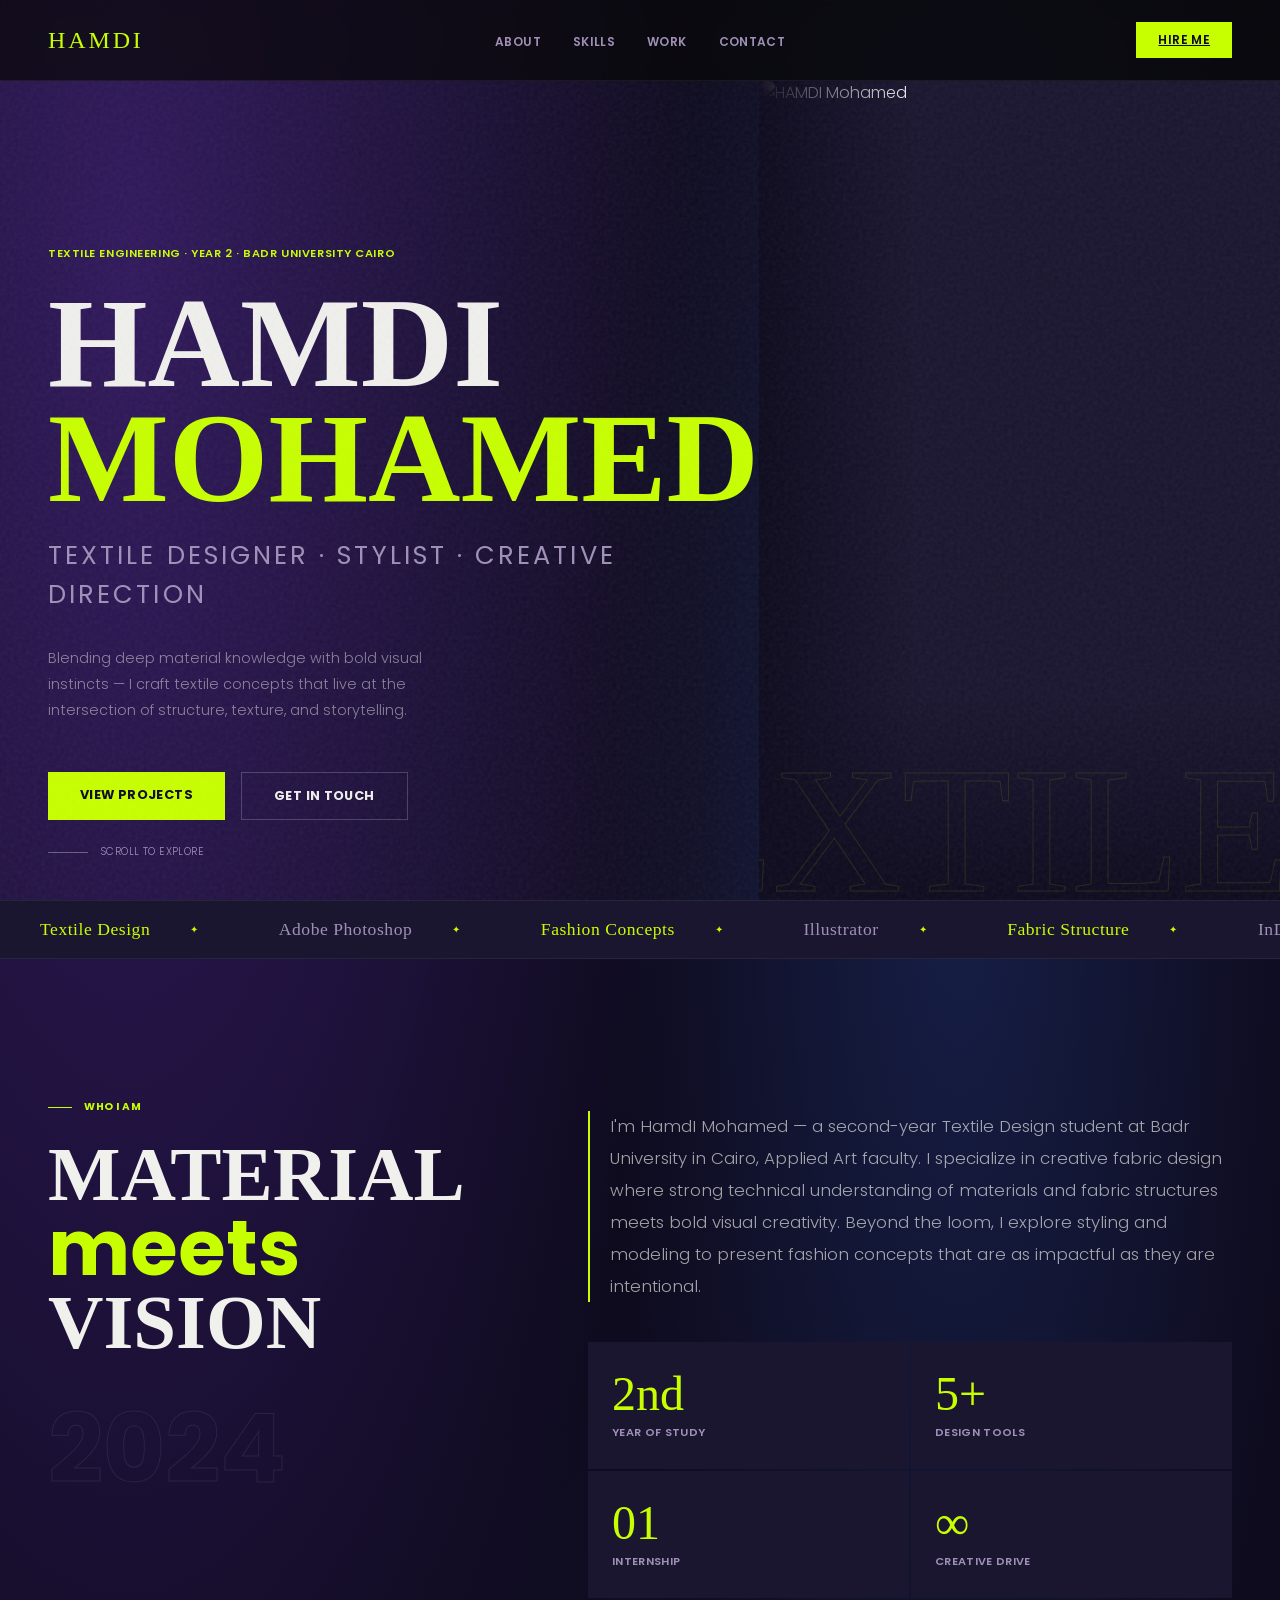
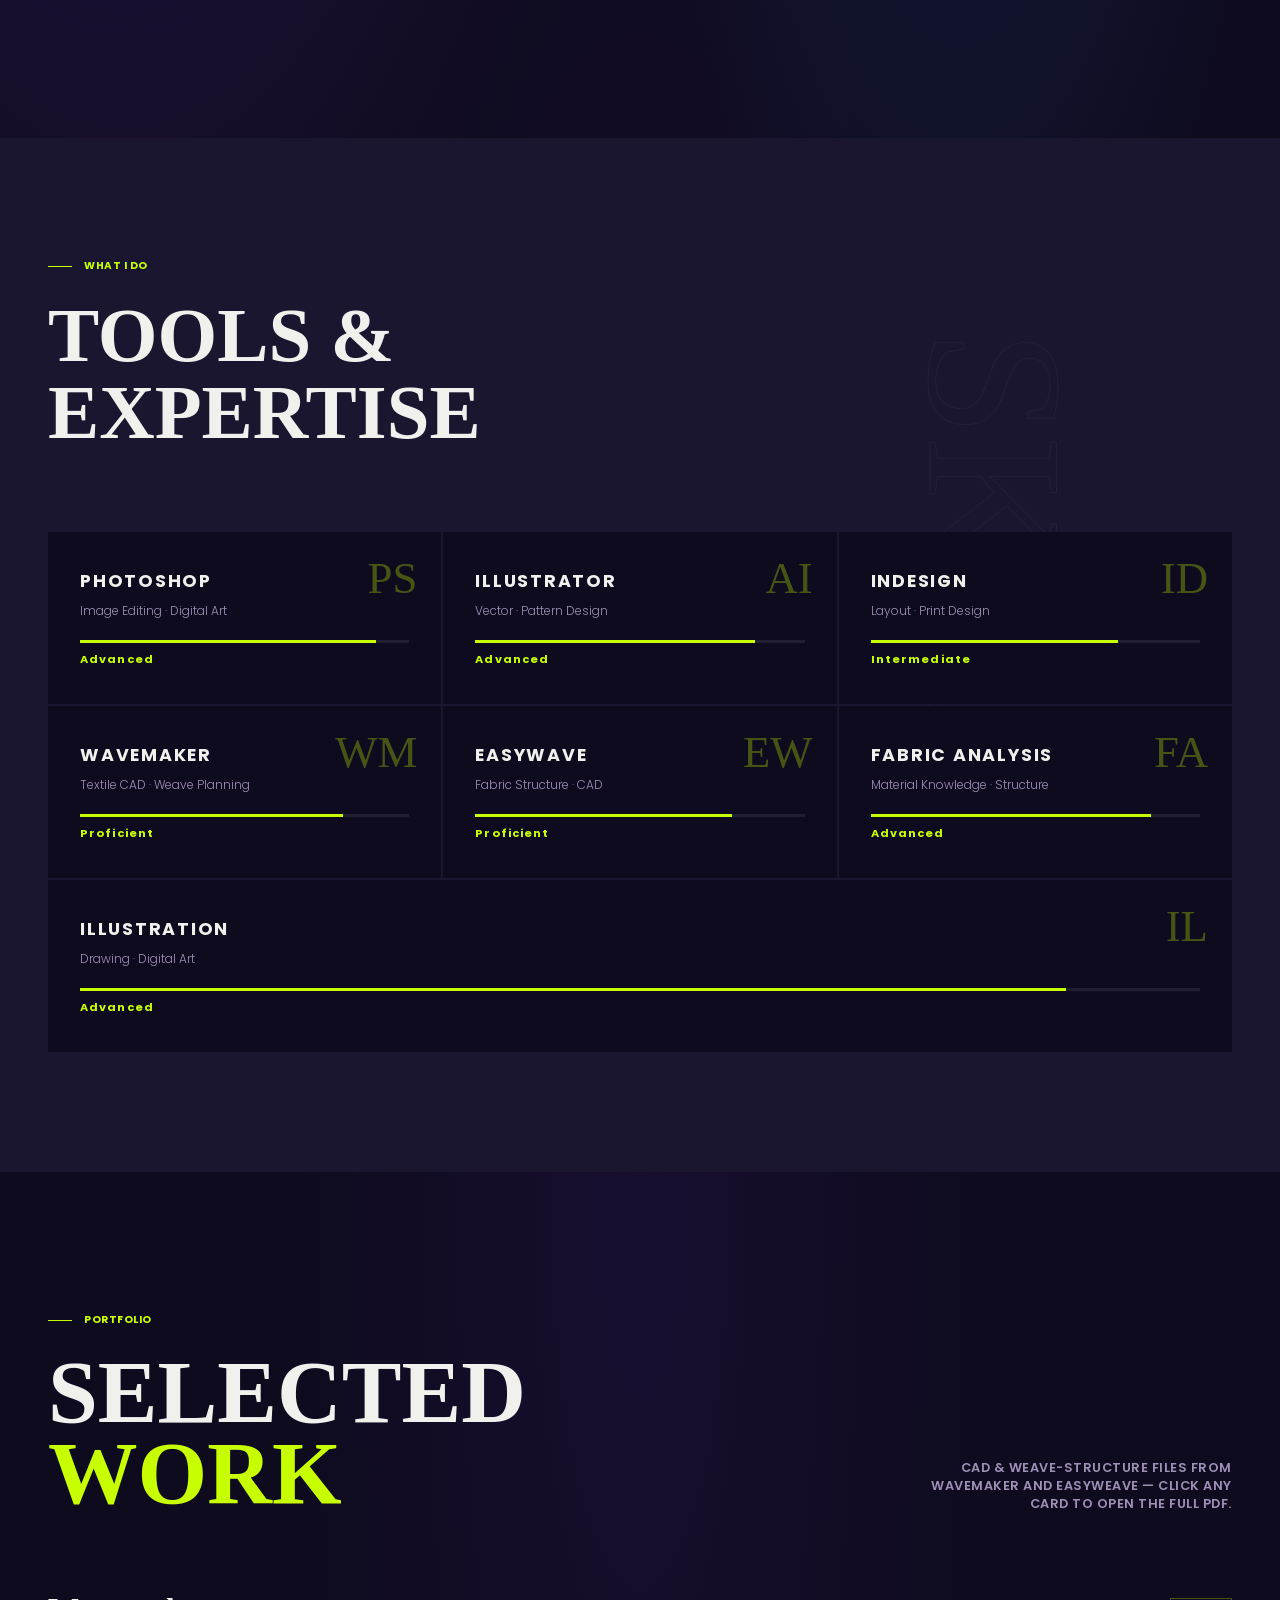
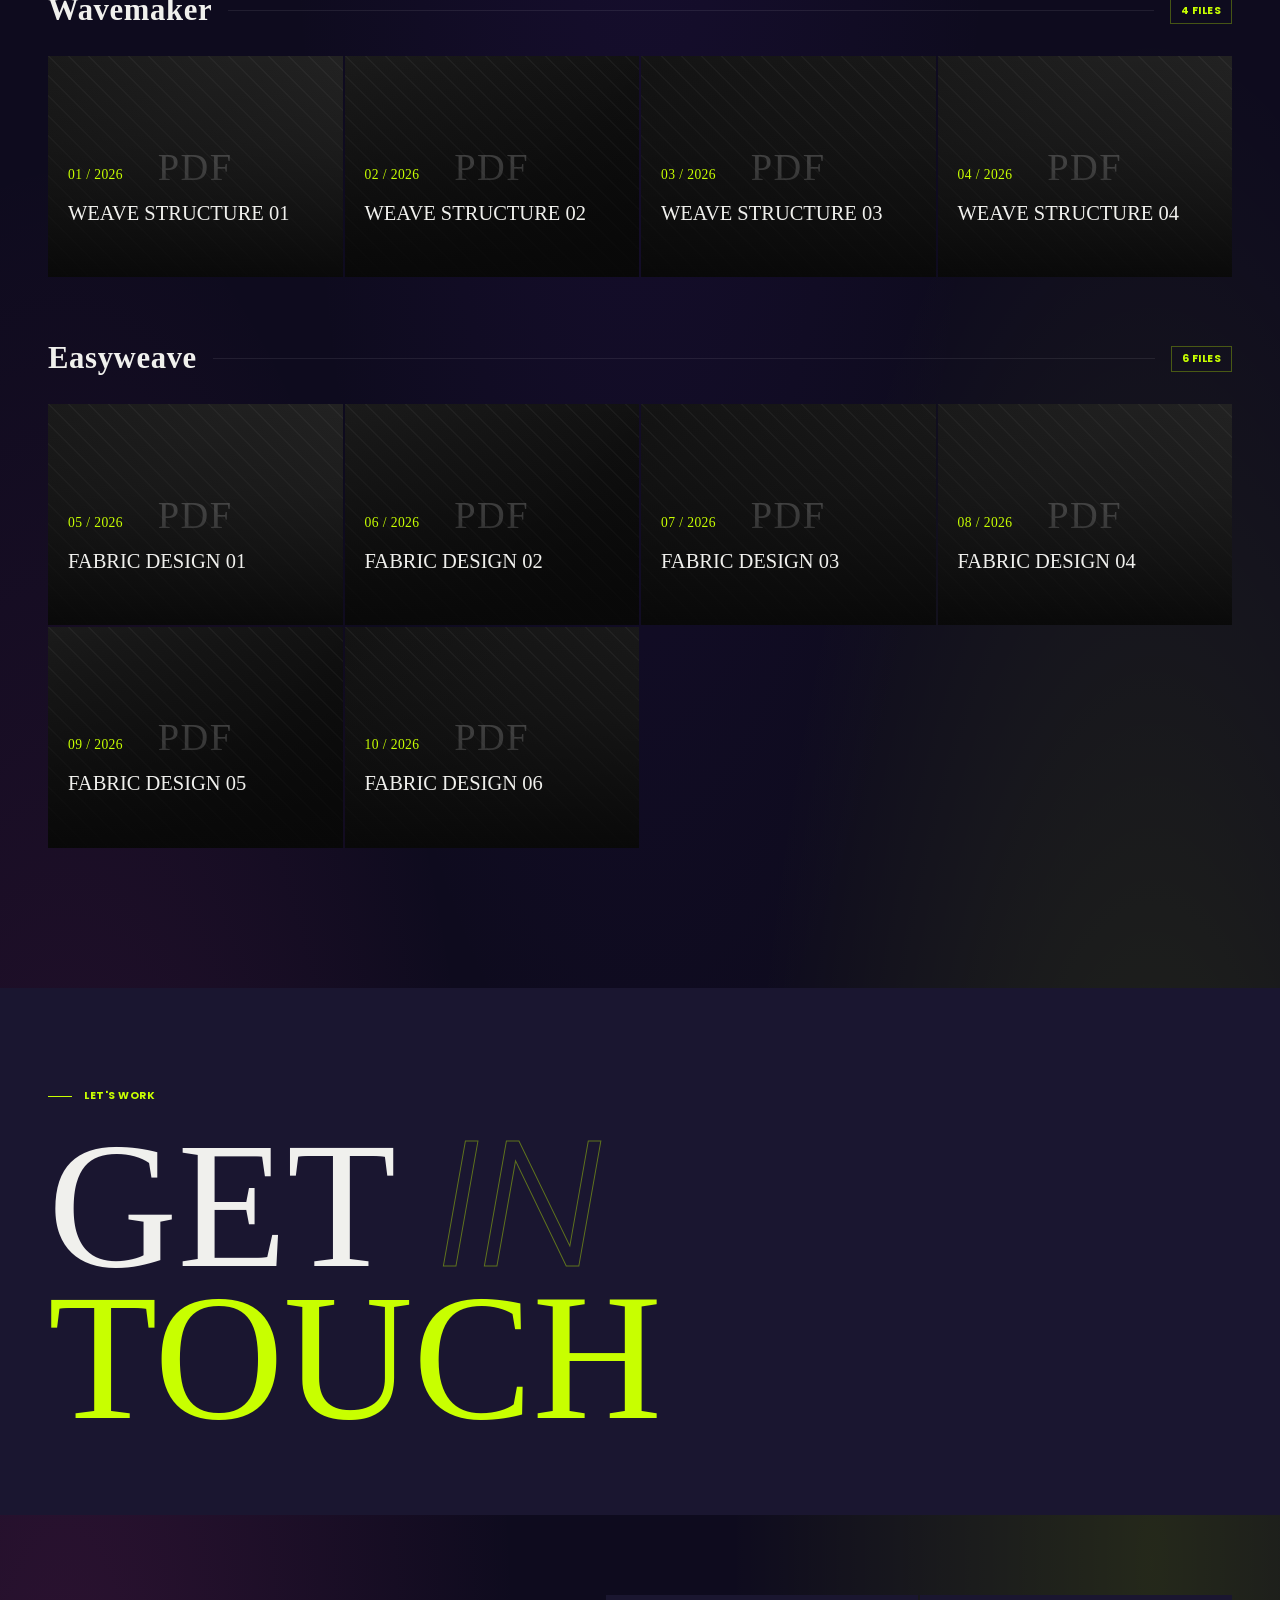
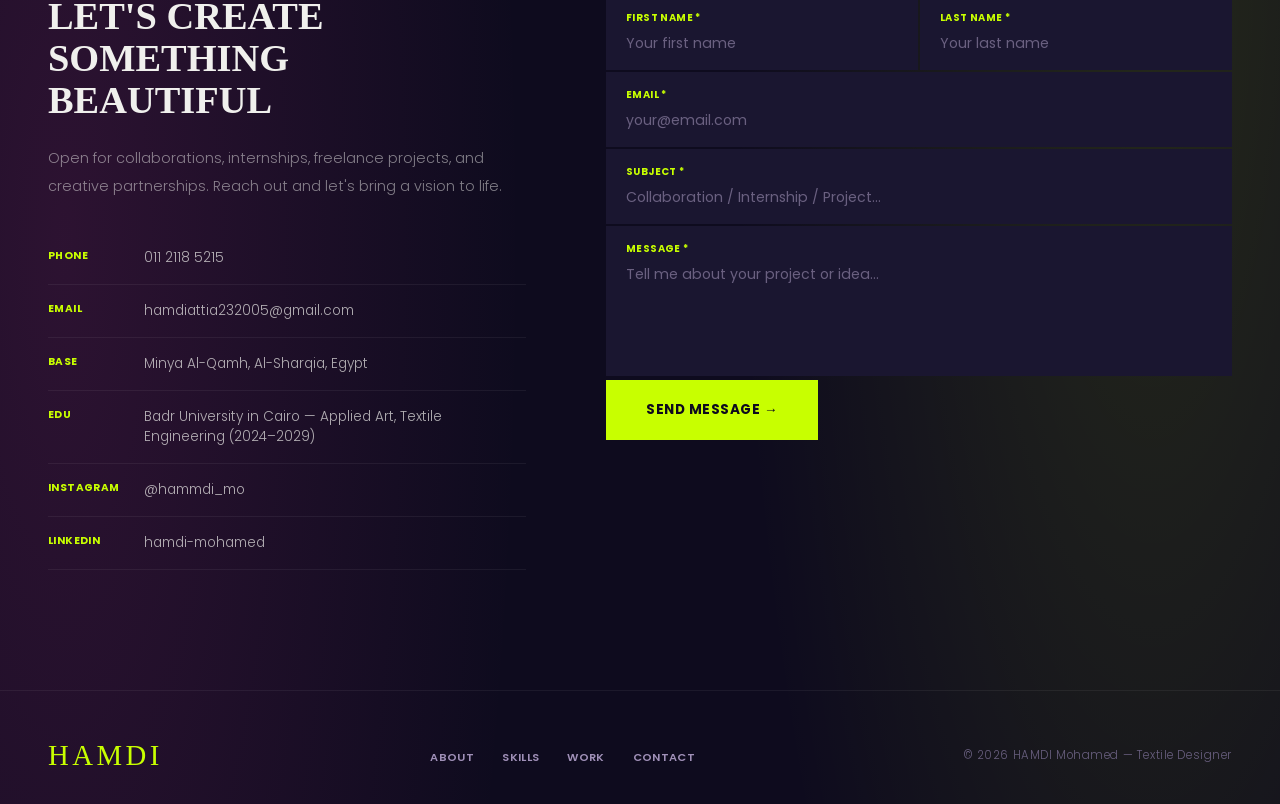
==== commit 4a8ff9ff: "Update index.html" ====
--- a/index.html
+++ b/index.html
@@ -531,31 +531,22 @@
       transform: scale(1.06);
       filter: grayscale(40%);
     }
-    .pdf-thumb-canvas {
-      width: 100%;
-      height: 100%;
-      object-fit: cover;
-      object-position: top center;
-      display: block;
-    }
     .pdf-thumb-fallback {
-      font-family: var(--font-cond);
-      font-size: .65rem;
-      font-weight: 700;
-      letter-spacing: .05em;
-      text-transform: uppercase;
-      color: var(--dim);
+      position: relative;
+      z-index: 1;
       display: flex;
-      flex-direction: column;
       align-items: center;
-      gap: 8px;
+      justify-content: center;
     }
     .pdf-thumb-fallback .pdf-icon {
       font-family: var(--font-display);
-      font-size: 2.2rem;
-      color: var(--acid);
-      opacity: .5;
-    }
+      font-size: 2.4rem;
+      letter-spacing: .04em;
+      color: var(--acid);
+      opacity: .35;
+      transition: opacity .3s;
+    }
+    .project-card:hover .pdf-thumb-fallback .pdf-icon { opacity: .6; }
     .project-overlay {
       position: absolute; inset: 0;
       background: linear-gradient(to top, rgba(8,8,8,.95) 0%, rgba(8,8,8,.3) 60%, transparent 100%);
@@ -1134,13 +1125,7 @@
     <p class="footer-copy">© 2026 HAMDI Mohamed — Textile Designer</p>
   </footer>
 
-  <!-- PDF.js for generating live thumbnail previews of each PDF's first page -->
-  <script src="https://cdnjs.cloudflare.com/ajax/libs/pdf.js/3.11.174/pdf.min.js"></script>
   <script>
-    if (window['pdfjsLib']) {
-      pdfjsLib.GlobalWorkerOptions.workerSrc = 'https://cdnjs.cloudflare.com/ajax/libs/pdf.js/3.11.174/pdf.worker.min.js';
-    }
-
     // ─── PROJECT DATA ─────────────────────────────────
     // Files are expected at assets/1.pdf ... assets/10.pdf
     const wavemakerProjects = [
@@ -1158,7 +1143,7 @@
       { file: 'assets/10.pdf', num: '10', title: 'FABRIC DESIGN 06', tags: ['Easyweave', 'CAD'] },
     ];
 
-    function buildCard(project) {
+    function buildCard(project, patternClass) {
       const a = document.createElement('a');
       a.className = 'project-card';
       a.href = project.file;
@@ -1168,10 +1153,10 @@
       const tagsHtml = project.tags.map(t => `<span class="tag">${t}</span>`).join('');
 
       a.innerHTML = `
-        <div class="project-bg">
+        <div class="project-bg ${patternClass}">
+          <div class="p-pattern"></div>
           <div class="pdf-thumb-fallback">
             <span class="pdf-icon">PDF</span>
-            <span>Loading preview…</span>
           </div>
         </div>
         <div class="pdf-open-icon">↗</div>
@@ -1187,50 +1172,11 @@
     function renderGrid(containerId, projects) {
       const container = document.getElementById(containerId);
       if (!container) return;
-      projects.forEach(project => {
-        const card = buildCard(project);
+      const patterns = ['p1', 'p2', 'p3'];
+      projects.forEach((project, i) => {
+        const card = buildCard(project, patterns[i % patterns.length]);
         container.appendChild(card);
-        renderPdfThumbnail(card, project.file);
       });
-    }
-
-    // ─── PDF THUMBNAIL RENDERING ──────────────────────
-    async function renderPdfThumbnail(cardEl, fileUrl) {
-      const bgEl = cardEl.querySelector('.project-bg');
-      const fallbackEl = cardEl.querySelector('.pdf-thumb-fallback');
-
-      if (!window['pdfjsLib']) {
-        if (fallbackEl) fallbackEl.querySelector('span:last-child').textContent = 'PDF';
-        return;
-      }
-
-      try {
-        const loadingTask = pdfjsLib.getDocument(fileUrl);
-        const pdf = await loadingTask.promise;
-        const page = await pdf.getPage(1);
-
-        const targetWidth = 700;
-        const baseViewport = page.getViewport({ scale: 1 });
-        const scale = targetWidth / baseViewport.width;
-        const viewport = page.getViewport({ scale });
-
-        const canvas = document.createElement('canvas');
-        canvas.className = 'pdf-thumb-canvas';
-        canvas.width = viewport.width;
-        canvas.height = viewport.height;
-        const ctx = canvas.getContext('2d');
-
-        await page.render({ canvasContext: ctx, viewport }).promise;
-
-        bgEl.innerHTML = '';
-        bgEl.appendChild(canvas);
-      } catch (err) {
-        // File not uploaded yet / failed to load — keep a clean fallback instead of breaking the layout
-        if (fallbackEl) {
-          fallbackEl.querySelector('span:last-child').textContent = 'Preview unavailable';
-        }
-        console.warn('Could not render PDF thumbnail for', fileUrl, err);
-      }
     }
 
     renderGrid('wavemaker-grid', wavemakerProjects);
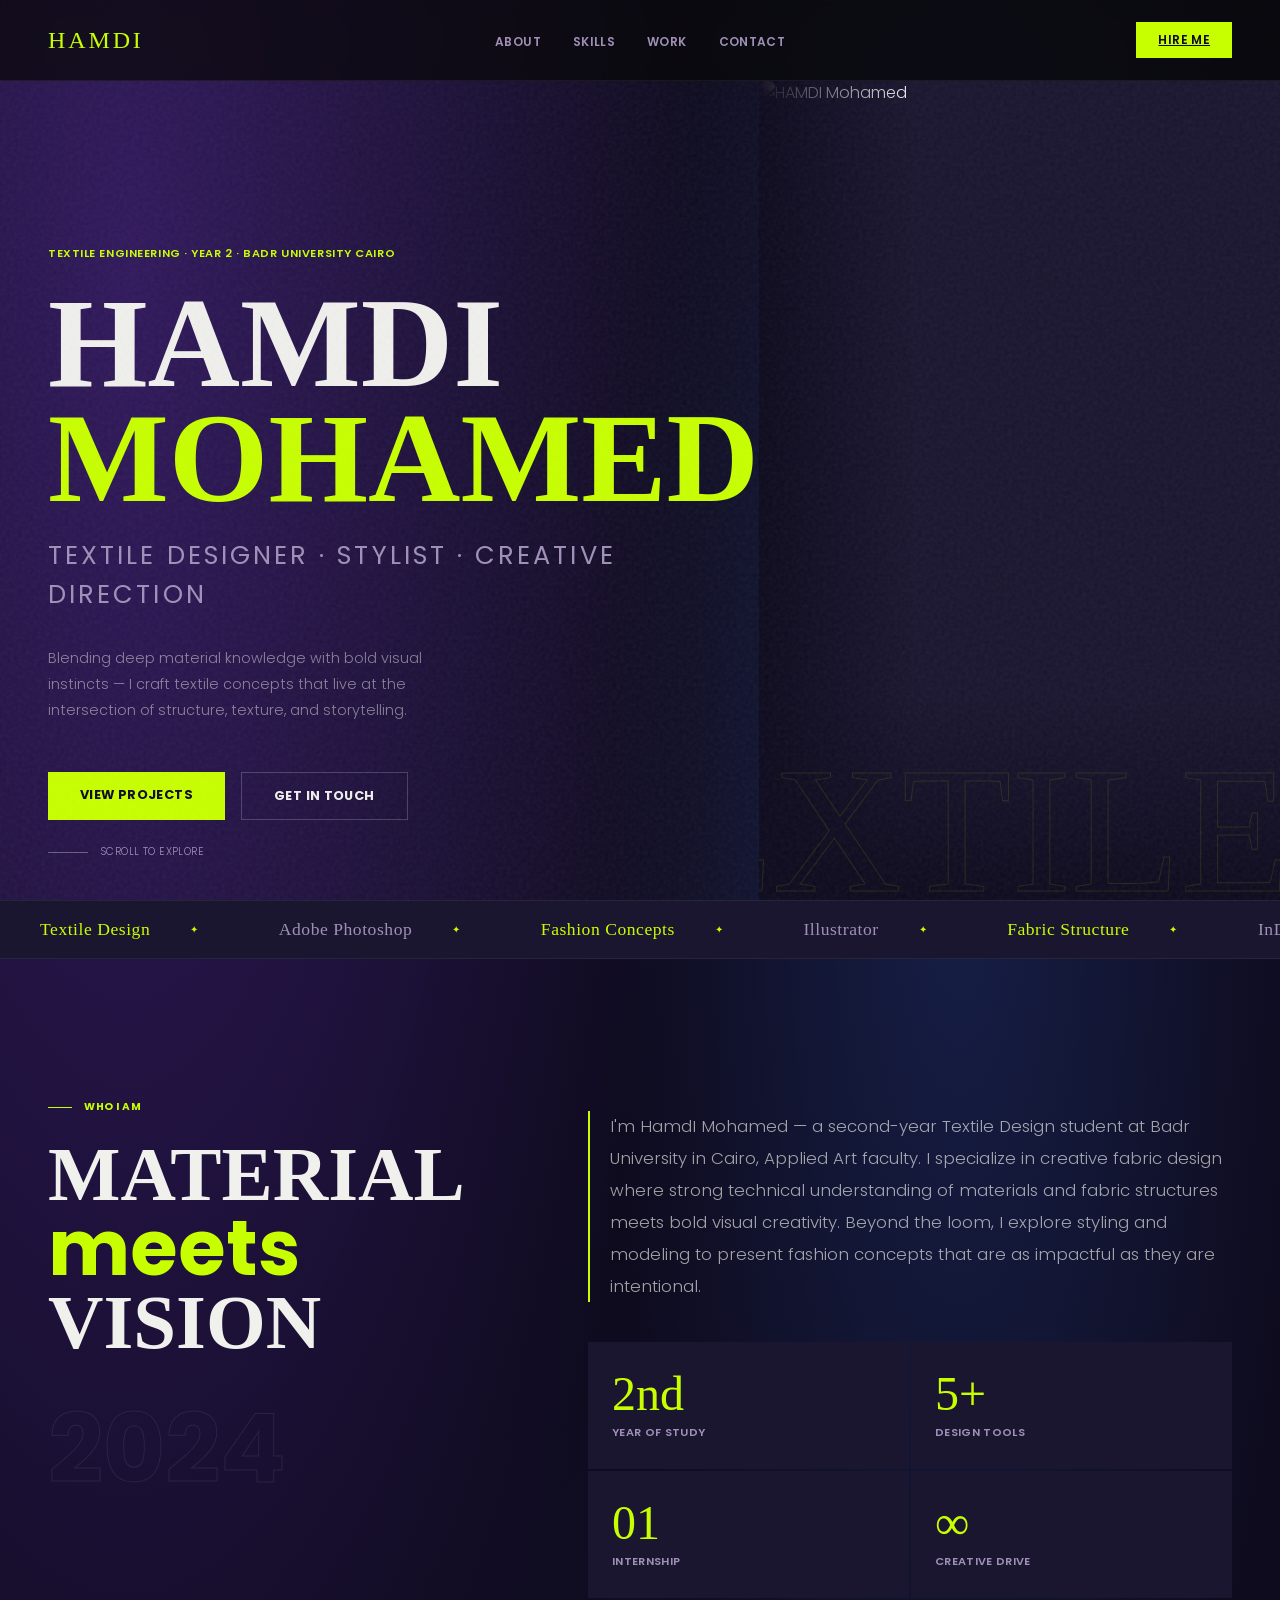
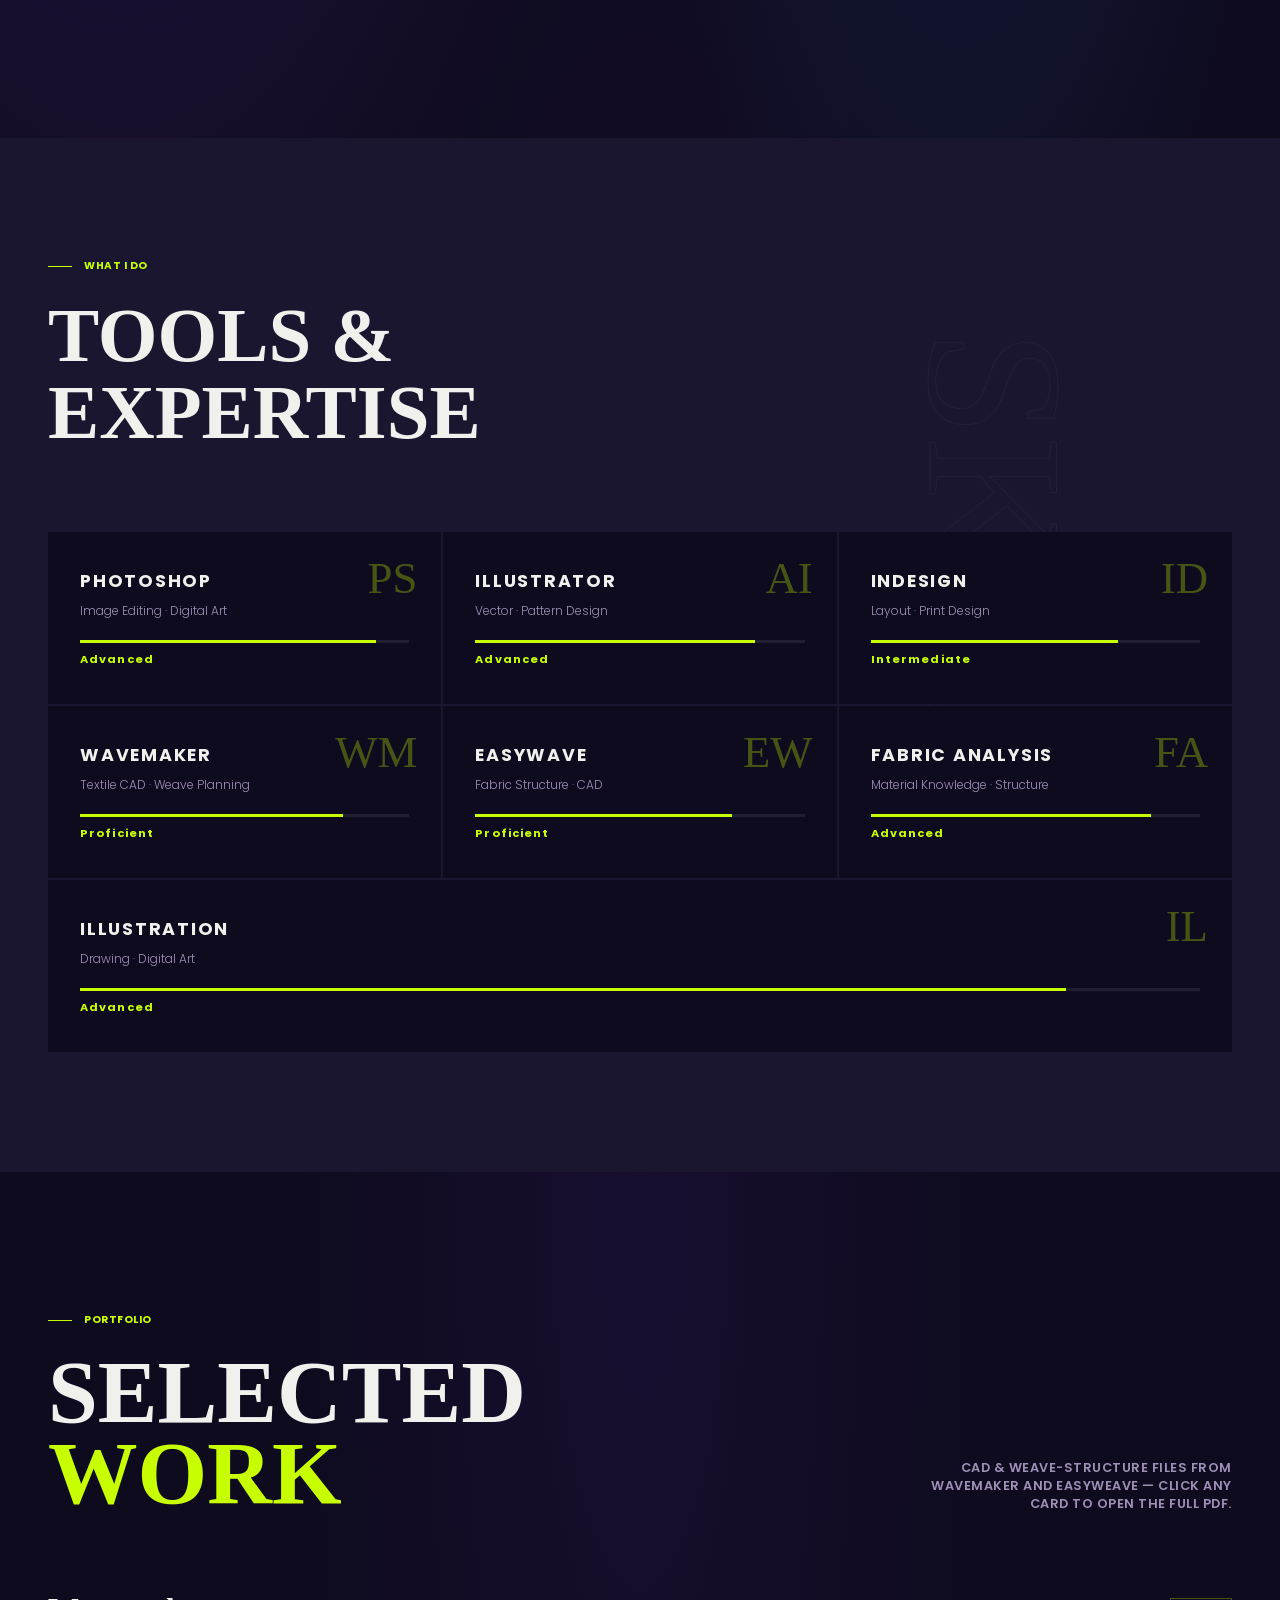
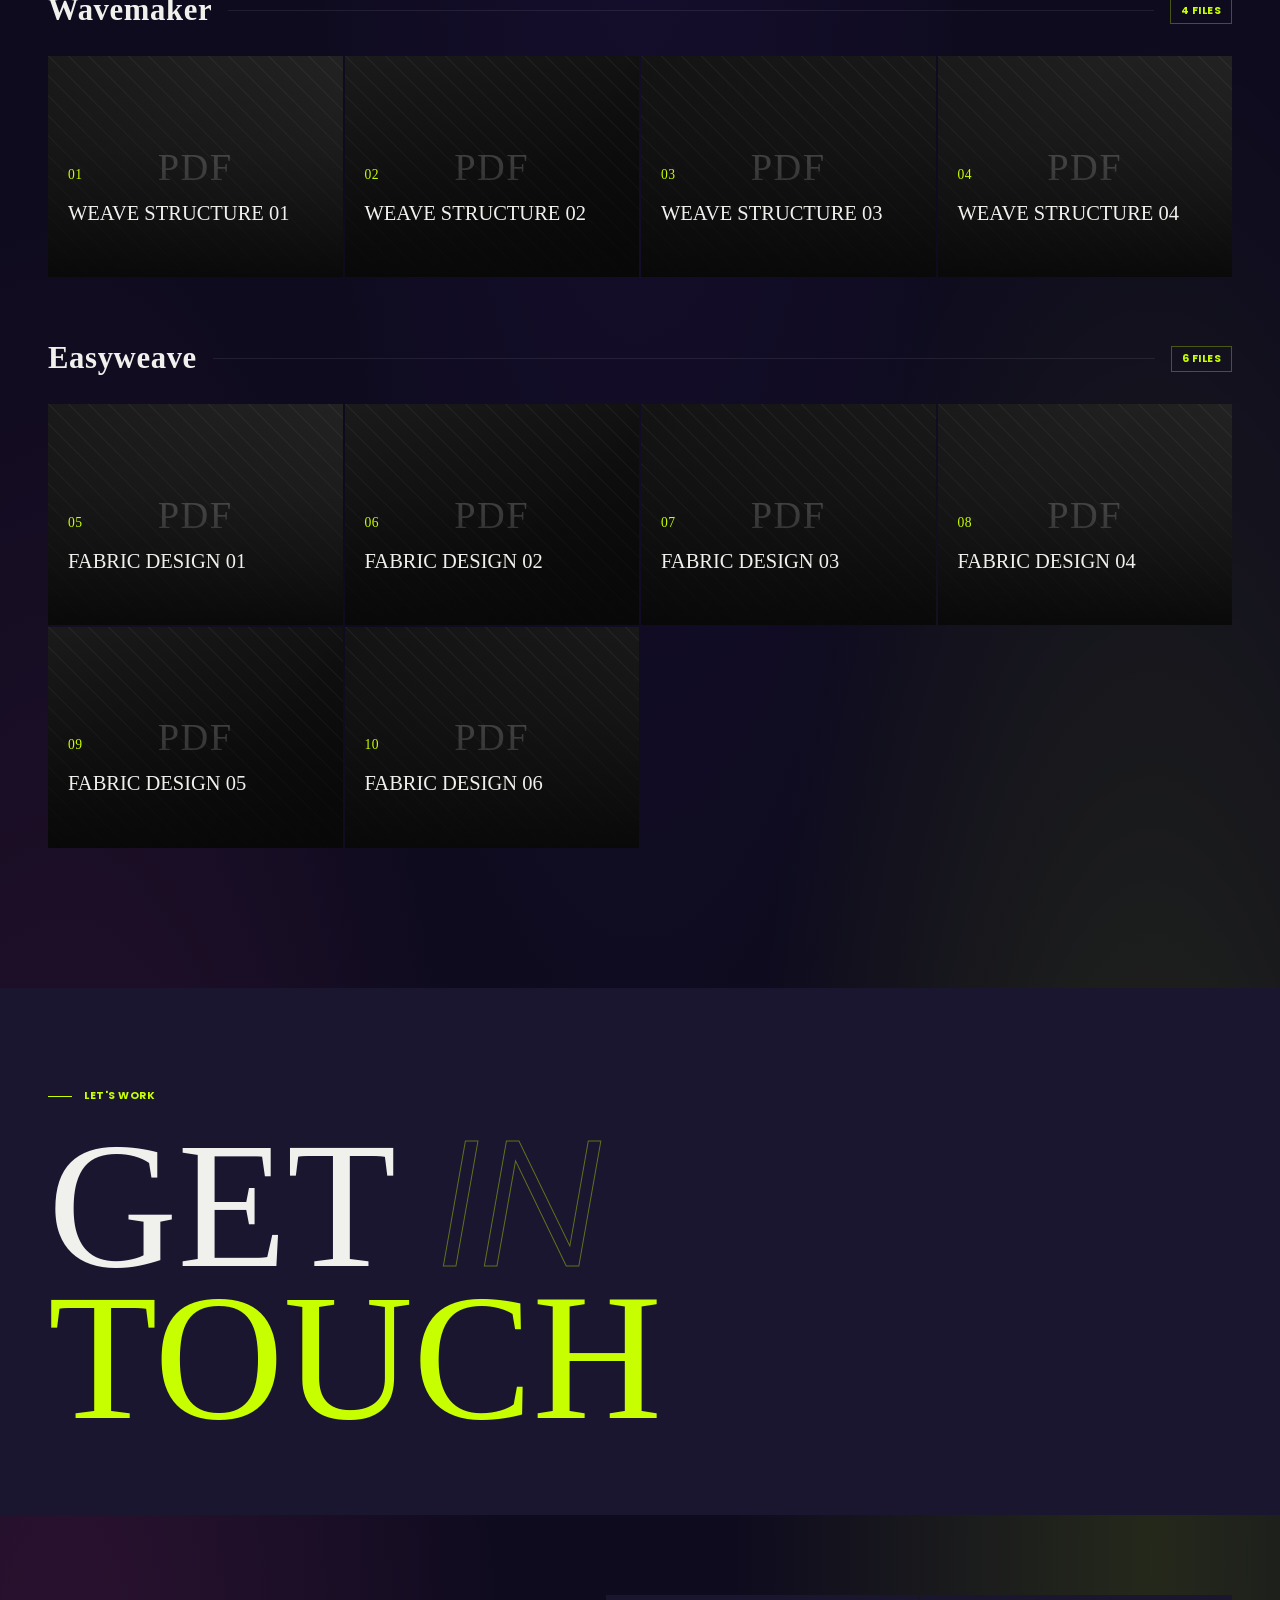
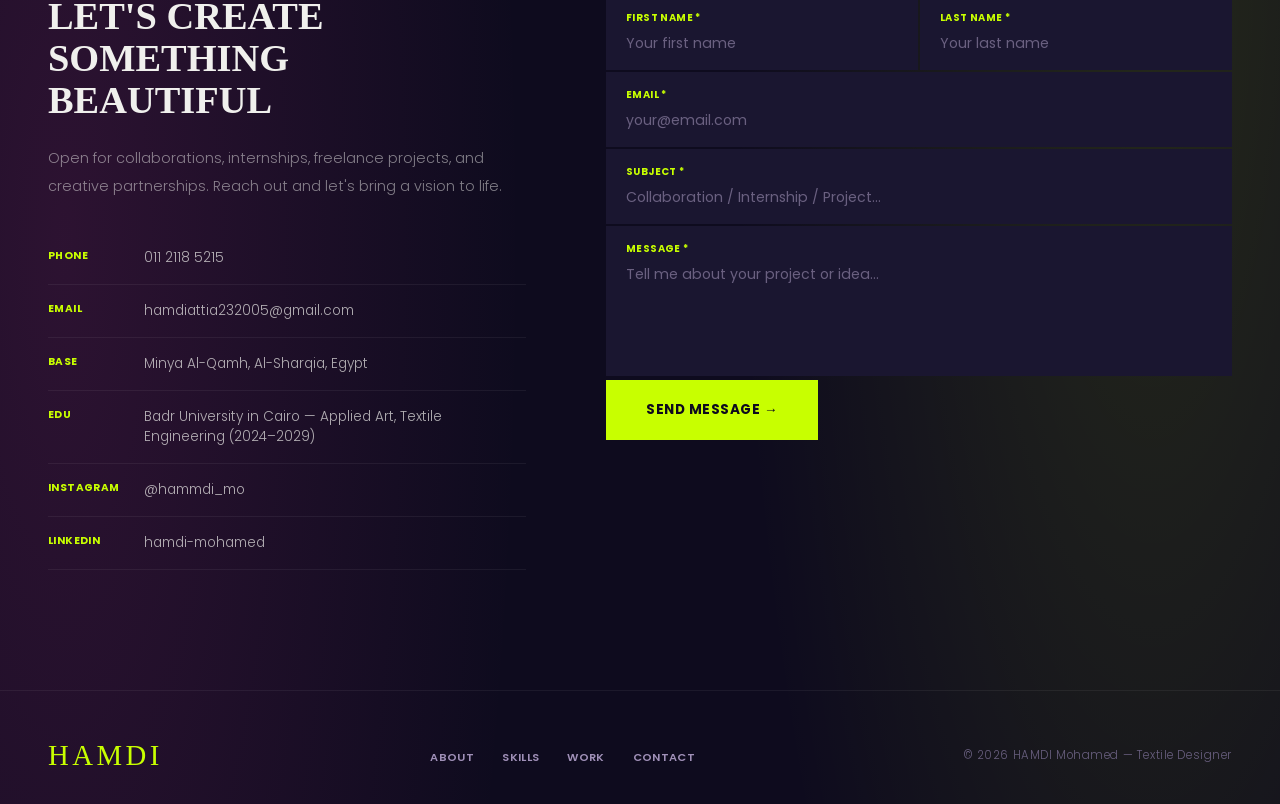
==== commit 4ace7a5e: "Update index.html" ====
--- a/index.html
+++ b/index.html
@@ -830,8 +830,6 @@
   </style>
 </head>
 <body>
-
-  <!-- CUSTOM CURSOR -->
 
   <!-- NAV -->
   <nav>
@@ -1161,7 +1159,7 @@
         </div>
         <div class="pdf-open-icon">↗</div>
         <div class="project-overlay">
-          <div class="project-num">${project.num} / 2026</div>
+          <div class="project-num">${project.num}</div>
           <div class="project-title">${project.title}</div>
           <div class="project-tags">${tagsHtml}</div>
         </div>
